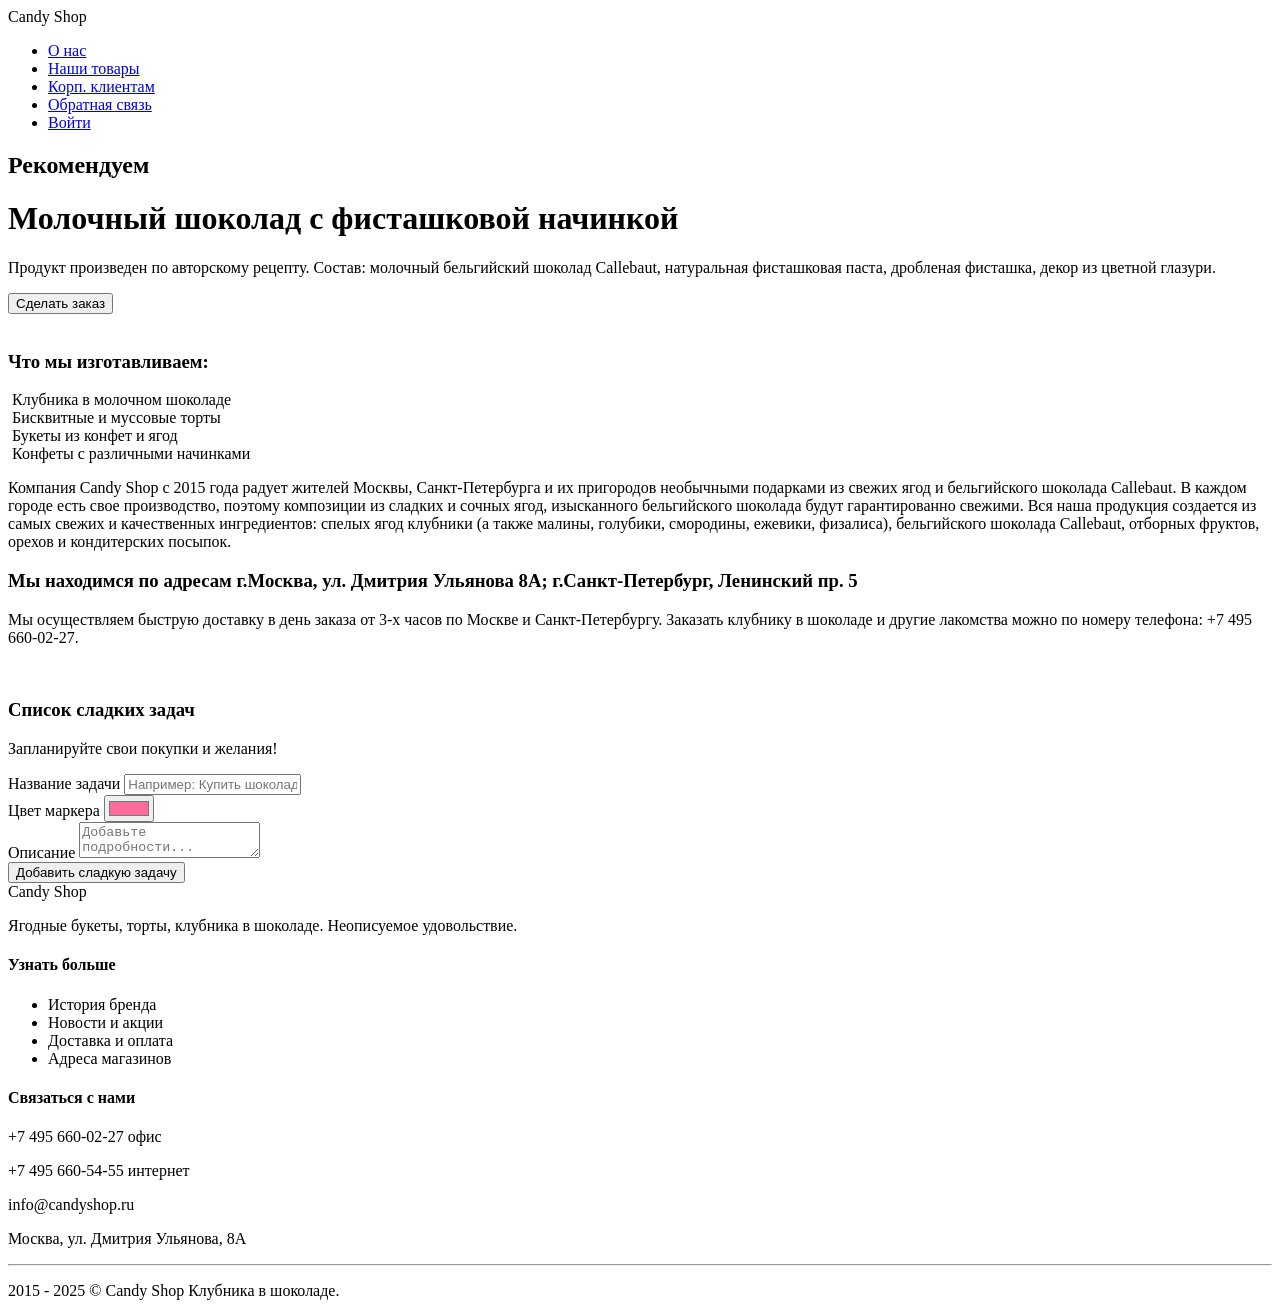
==== index.html @ a6d3f13e "Add files via upload" ====
<!DOCTYPE html>
<html lang="en">

<head>
    <link rel="manifest" href="/manifest.json">
    <meta name="theme-color" content="#ff6b9d">
    <meta charset="UTF-8">
    <meta name="viewport" content="width=device-width, initial-scale=1.0">
    <title>Candy Shop</title>
    <link rel="stylesheet" href="css/main.css">
</head>

<body>
    <div class="wrapper">
        <header class="container">
            <span class="logo">Candy Shop</span>
            <nav>
                <ul>
                    <li class="active"><a href="index.html">О нас</a></li>
                    <li><a href="tovar.html">Наши товары</a></li>
                    <li><a href="korz.html">Корп. клиентам</a></li>
                    <li><a href="otzv.php">Обратная связь</a></li>
                    <li class="btn"><a href="vhod.php">Войти</a></li>
                </ul>
            </nav>
        </header>

        <div class="hero container">
            <div class="hero--info">
                <h2>Рекомендуем</h2>
                <h1>Молочный шоколад с фисташковой начинкой</h1>
                <p>Продукт произведен по авторскому рецепту. Состав: молочный бельгийский шоколад Callebaut, натуральная
                    фисташковая паста, дробленая фисташка, декор из цветной глазури.</p>
                <button class="btn">Сделать заказ</button>
            </div>
            <img src="img/choco.jpg" alt="">
        </div>

        <div class="container trending">
            <h3>Что мы изготавливаем:</h3>

            <div class="products">
                <div class="block">
                    <img src="img/strawb.png" alt="">
                    <span>Клубника в молочном шоколаде</span>
                </div>
                <div class="block">
                    <img src="img/cake.png" alt="">
                    <span>Бисквитные и муссовые торты</span>
                </div>
                <div class="block">
                    <img src="img/byket.png" alt="">
                    <span>Букеты из конфет и ягод</span>
                </div>
                <div class="block">
                    <img src="img/sweets.png" alt="">
                    <span>Конфеты с различными начинками</span>
                </div>
            </div>
        </div>

        <div class="container big-text">
            <p>Компания Candy Shop с 2015 года радует жителей Москвы, Санкт-Петербурга и их пригородов необычными
                подарками из свежих ягод и бельгийского шоколада Callebaut.

                В каждом городе есть свое производство, поэтому композиции из сладких и сочных ягод, изысканного
                бельгийского шоколада будут гарантированно свежими.

                Вся наша продукция создается из самых свежих и качественных ингредиентов: спелых ягод клубники (а также
                малины, голубики, смородины, ежевики, физалиса), бельгийского шоколада Callebaut, отборных фруктов,
                орехов и кондитерских посыпок. </p>
        </div>

        <div class="container banner">
            <h3>Мы находимся по адресам г.Москва, ул. Дмитрия Ульянова 8А; г.Санкт-Петербург, Ленинский пр. 5</h3>
            <p>Мы осуществляем быструю доставку в день заказа от 3-х часов по Москве и Санкт-Петербургу. Заказать
                клубнику в шоколаде и другие лакомства можно по номеру телефона: +7 495 660-02-27.</p>
            <img src="img/home.png" alt="">
        </div>

        <div class="container todo-section">
            <h3>Список сладких задач</h3>
            <p>Запланируйте свои покупки и желания!</p>

            <form name="toDoForm" class="todo-form">
                <div class="form-group">
                    <label>Название задачи</label>
                    <input type="text" name="title" placeholder="Например: Купить шоколадные конфеты">
                </div>
                <div class="form-group">
                    <label>Цвет маркера</label>
                    <input type="color" name="color" value="#FF6B9D">
                </div>
                <div class="form-group">
                    <label>Описание</label>
                    <textarea name="description" placeholder="Добавьте подробности..."></textarea>
                </div>
                <button type="button" class="btn" onclick="addToDo()">Добавить сладкую задачу</button>
            </form>

            <div id="toDoContainer" class="todo-container"></div>
        </div>

    </div>

    <footer>
        <div class="blocks container">
            <div>
                <span class="logo">Candy Shop</span>
                <p>Ягодные букеты, торты, клубника в шоколаде. Неописуемое удовольствие.</p>
            </div>
            <div>
                <h4>Узнать больше</h4>
                <ul>
                    <li>История бренда</li>
                    <li>Новости и акции</li>
                    <li>Доставка и оплата</li>
                    <li>Адреса магазинов</li>
                </ul>
            </div>
            <div>
                <h4>Связаться с нами</h4>
                <p>+7 495 660-02-27 офис</p>
                <p>+7 495 660-54-55 интернет</p>
                <p>info@candyshop.ru</p>
                <p>Москва, ул. Дмитрия Ульянова, 8А</p>
            </div>
        </div>
        <hr>
        <p>2015 - 2025 © Candy Shop Клубника в шоколаде.</p>
    </footer>

    <script>
        const todoList = [];
        const baseTodoId = 'todoitem';

        function deleteElement(id) {
            const index = todoList.findIndex(item => item.id === id);
            todoList.splice(index, 1);
            document.getElementById(baseTodoId + id).remove();
        }

        function addToDo() {
            const form = document.forms.toDoForm;
            const newTodo = {
                id: createNewId(),
                title: form.elements.title.value,
                color: form.elements.color.value,
                description: form.elements.description.value
            }
            todoList.push(newTodo);
            addToDoToHtml(newTodo);
            form.reset();
        }

        function createNewId() {
            return todoList.length === 0 ? 1 : Math.max(...todoList.map(todo => todo.id)) + 1;
        }

        function addToDoToHtml(newToDo) {
            const div = document.createElement('div');
            div.id = baseTodoId + newToDo.id;
            div.className = 'todo-item';

            div.innerHTML = `
        <div class="todo-card">
            <div class="todo-header" style="background-color: ${newToDo.color}"></div>
            <div class="todo-body">
                <h5>${newToDo.title}</h5>
                <p>${newToDo.description}</p>
                <button type="button" class="todo-delete" onclick="deleteElement(${newToDo.id})">
                    Удалить
                </button>
            </div>
        </div>
    `;

            document.getElementById('toDoContainer').append(div);
        }
    </script>
    <script>
        if ('serviceWorker' in navigator) {
            window.addEventListener('load', () => {
                navigator.serviceWorker.register('/sw.js')
                    .then(registration => {
                        console.log('ServiceWorker registration successful');
                    })
                    .catch(err => {
                        console.log('ServiceWorker registration failed: ', err);
                    });
            });
        }
    </script>
</body>

</html>
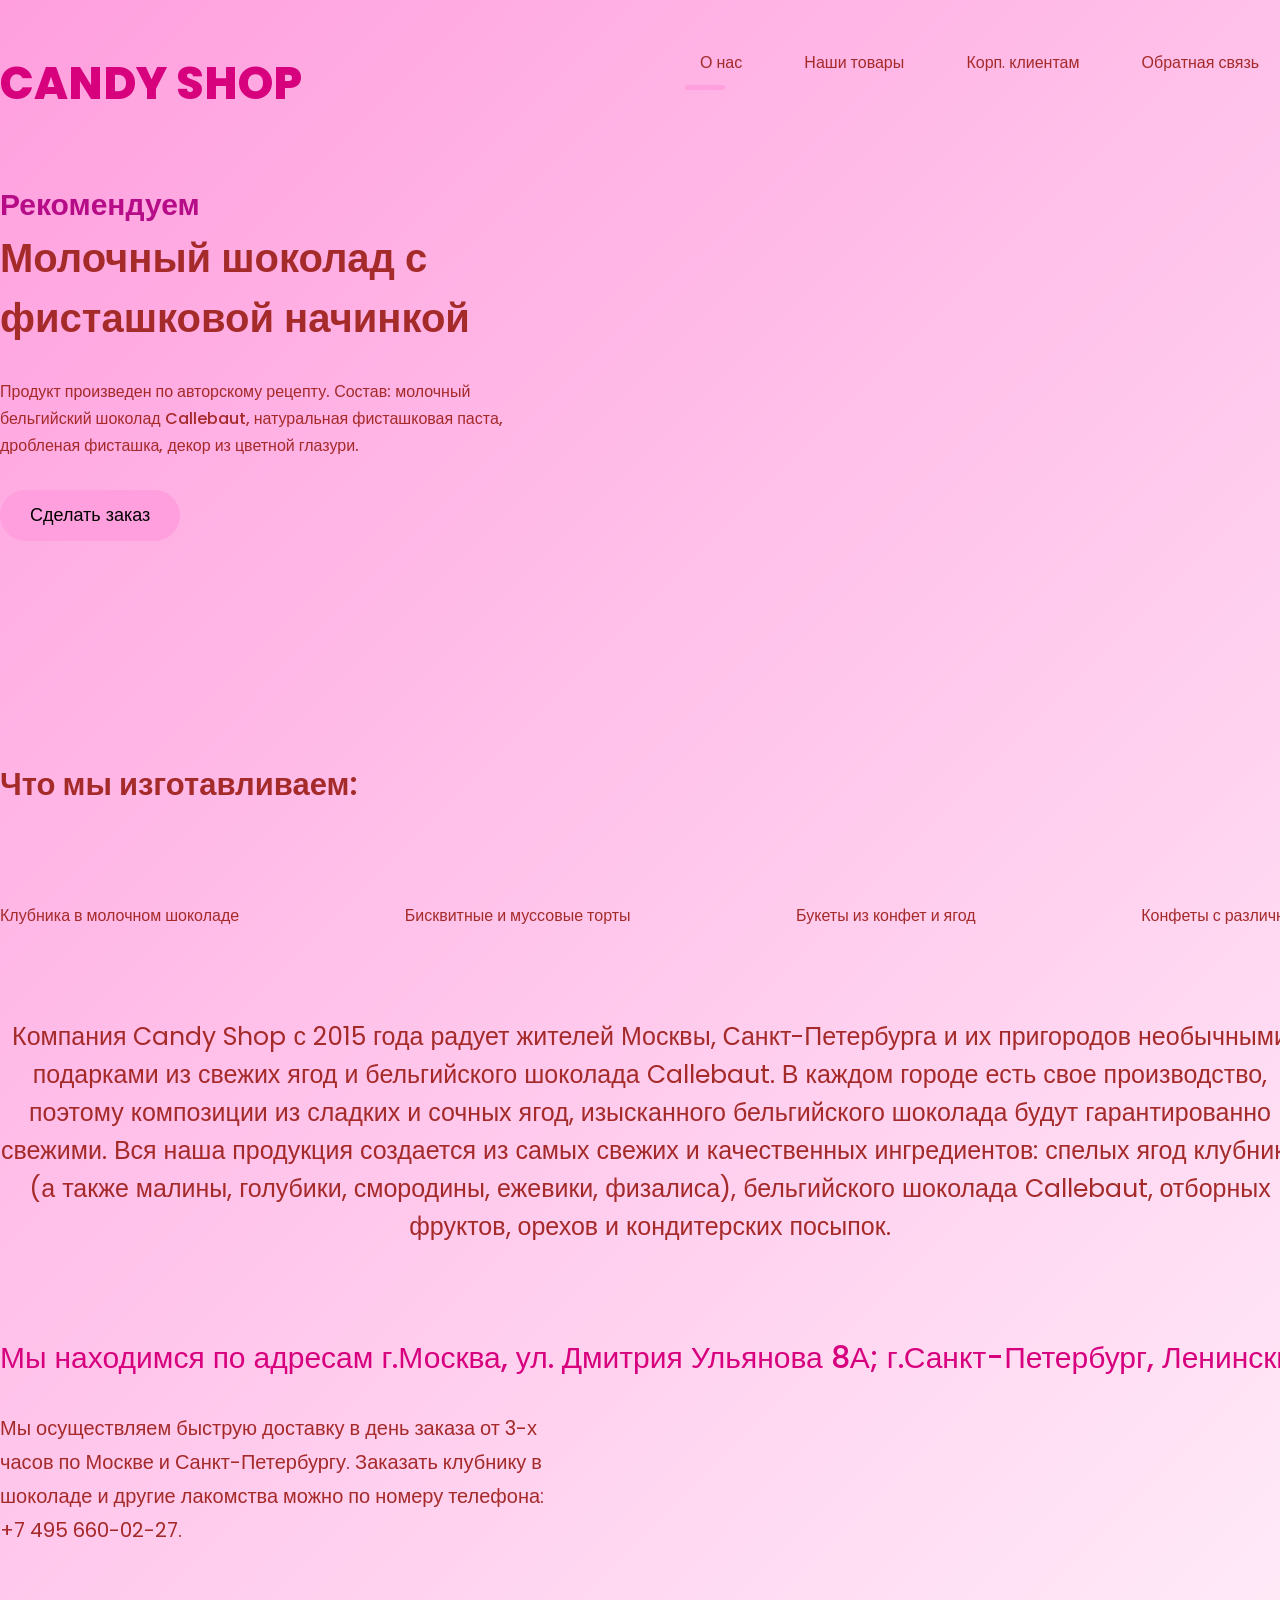
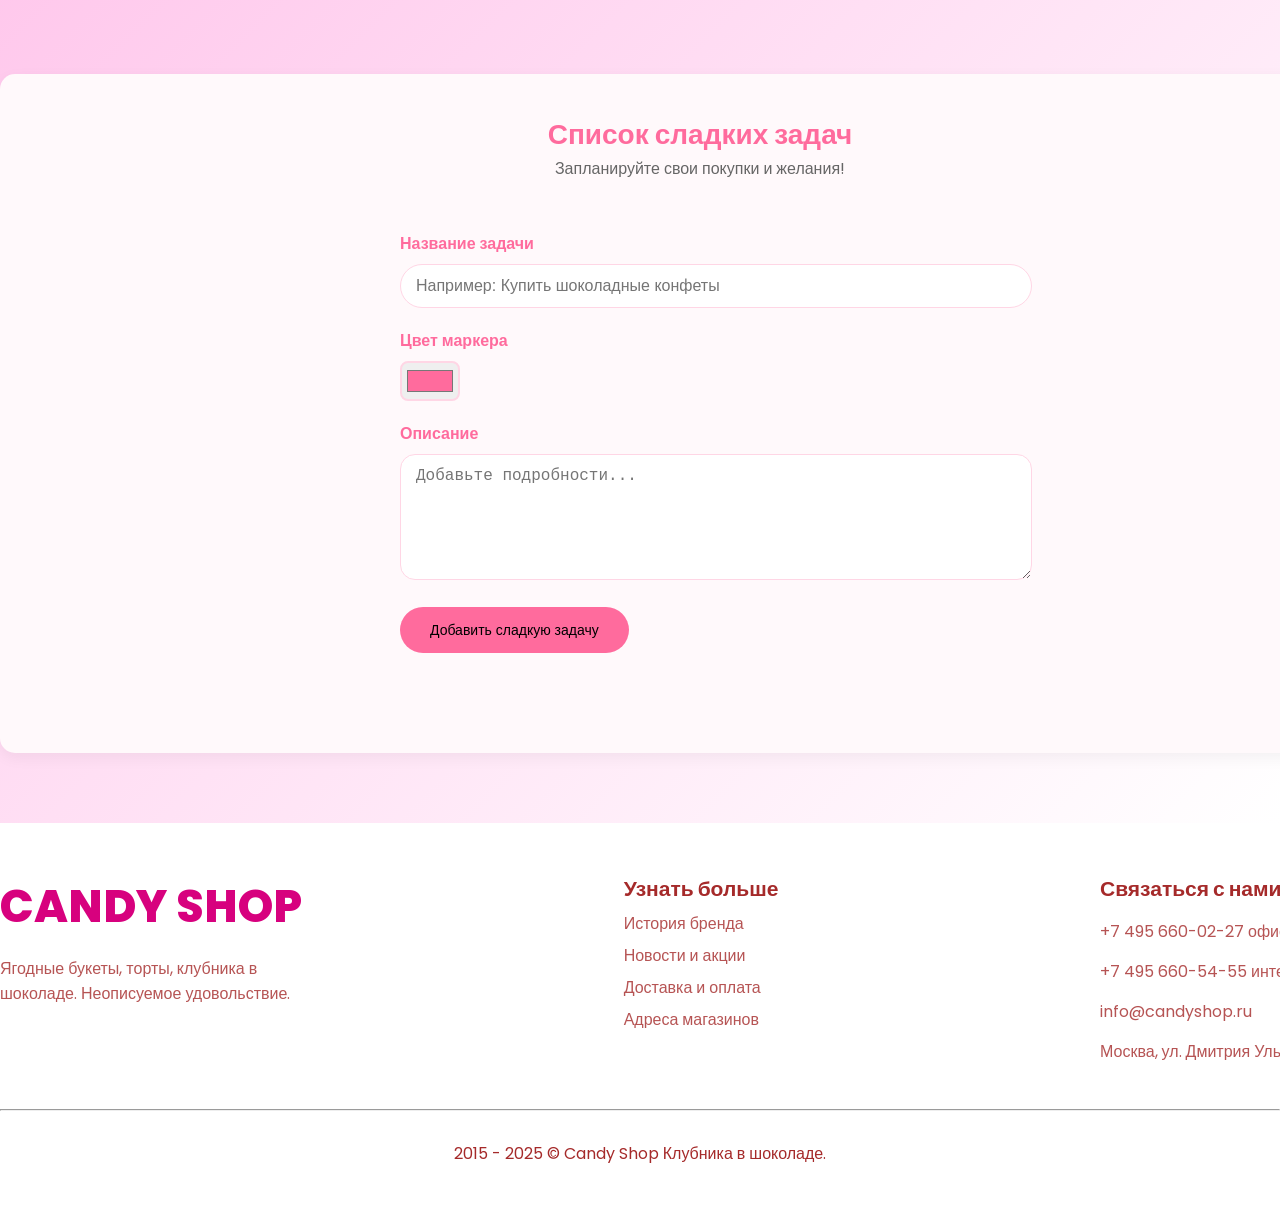
==== commit 2223f623: "Update index.html" ====
--- a/index.html
+++ b/index.html
@@ -2,12 +2,13 @@
 <html lang="en">
 
 <head>
-    <link rel="manifest" href="/manifest.json">
-    <meta name="theme-color" content="#ff6b9d">
     <meta charset="UTF-8">
     <meta name="viewport" content="width=device-width, initial-scale=1.0">
     <title>Candy Shop</title>
-    <link rel="stylesheet" href="css/main.css">
+    <link rel="stylesheet" href="./main.css">
+    <link rel="manifest" href="./manifest.json">
+    <link href="https://fonts.googleapis.com/css2?family=Montserrat:wght@400;700&family=Roboto:wght@300;400;700&display=swap" rel="stylesheet">
+    <meta name="theme-color" content="#ff6b9d">
 </head>
 
 <body>
@@ -193,4 +194,4 @@
     </script>
 </body>
 
-</html>+</html>
--- a/main.css
+++ b/main.css
@@ -0,0 +1,715 @@
+@import url('https://fonts.googleapis.com/css2?family=Poppins:wght@400;500;700;800&display=swap');
+
+* {
+    margin: 0;
+    padding: 0;
+}
+
+body {
+    font-family: "Poppins", sans-serif;
+    font-weight: 400;
+    color: brown;
+    font-size: 16px;
+}
+
+a {
+    text-decoration: none;
+}
+
+.wrapper {
+    background: #FF9FDE;
+    background: linear-gradient(135deg, #FF9FDE, #FFFFFF);
+    width: 100%;
+    padding-bottom: 60px;
+}
+
+.container {
+    width: 1400px;
+    margin: 0 auto;
+}
+
+header {
+    padding: 50px 0;
+}
+
+header .logo,
+footer .blocks .logo {
+    text-transform: uppercase;
+    font-size: 45px;
+    font-weight: 800;
+    color: #d7017e;
+}
+
+header nav {
+    float: right;
+    width: 50%;
+}
+
+header nav ul {
+    /* шапка, слова вверху */
+    list-style: none;
+    display: flex;
+    justify-content: space-between;
+}
+
+header nav ul li {
+    display: inline-block;
+}
+
+header nav ul li a {
+    /* цвет ссылок */
+    color: brown;
+}
+
+header nav ul li.active::after {
+    /*палочка внизу слов о нас*/
+    content: '';
+    display: block;
+    width: 40px;
+    height: 5px;
+    background: #FF9FDE;
+    border-radius: 10px;
+    position: relative;
+    top: 10px;
+    left: -15px;
+}
+
+header nav ul li:not(.btn):not(.active) a:hover {
+    /* эффект при наведении */
+    border-bottom: 5px solid #FF9FDE;
+}
+
+header nav ul li.btn a,
+.email .block button {
+    /* обработка кнопки войти */
+    background: #FFFFFF;
+    padding: 9px 17px;
+    border-radius: 5px;
+    transition: all 500ms ease;
+
+}
+
+header nav ul li.btn a:hover,
+.email .block button:hover {
+    /* эффект при наведении на войти*/
+    background: #FF9FDE;
+}
+
+.hero {
+    padding-bottom: 100px;
+    position: relative;
+}
+
+.hero--info {
+    /*секция с текстом*/
+    width: 530px;
+    padding-top: 15px;
+}
+
+.hero--info h2 {
+    color: rgb(182, 12, 136);
+    font-size: 30px;
+    font-weight: 600;
+}
+
+.hero--info h1 {
+    font-size: 40px;
+    font-weight: 600;
+}
+
+.hero--info p {
+    font-weight: 500;
+    line-height: 170%;
+    margin: 30px 0;
+}
+
+.hero--info .btn {
+    background: #FF9FDE;
+    border-radius: 50px;
+    padding: 15px 30px;
+    border: 0;
+    transition: all 500ms ease;
+    font-size: 18px;
+}
+
+.hero--info .btn:hover {
+    cursor: pointer;
+    transform: scale(1.1);
+}
+
+.hero img {
+    /*расположение изображения*/
+    position: absolute;
+    top: -10px;
+    right: 0;
+    max-width: 45%;
+}
+
+/*Секция что мы изготавливаем*/
+.trending {
+    padding-top: 120px;
+}
+
+.trending h3 {
+    font-weight: 600;
+    font-size: 31px;
+}
+
+.trending .products {
+    display: flex;
+    justify-content: space-between;
+    width: 100%;
+    padding: 50px 0;
+}
+
+.products img {
+    max-width: 80%;
+    padding: 0 37px;
+}
+
+.trending .products span {
+    display: block;
+    text-align: center;
+    margin-top: 20px;
+}
+
+.big-text {
+    padding: 40px 0;
+    font-size: 25px;
+    font-weight: 400;
+    text-align: center;
+    width: 1300px;
+}
+
+.banner {
+    padding: 50px 0;
+
+}
+
+.banner h3 {
+    font-size: 30px;
+    font-weight: 500;
+    margin-bottom: 30px;
+    color: #d7017e;
+}
+
+.banner p {
+    line-height: 170%;
+    margin-bottom: 30px;
+    width: 550px;
+    font-size: 20px;
+}
+
+.banner img {
+    width: 70%;
+    margin-bottom: 30px;
+}
+
+/*электронная почта*/
+.email {
+    padding-bottom: 120px;
+    /*отступ снизу*/
+}
+
+.email .block {
+    margin-top: 40px;
+    background: #FF9FDE;
+    border-radius: 10px;
+    padding: 40px 3%;
+    width: 94%;
+    justify-content: space-between;
+    align-items: center;
+    display: flex;
+
+}
+
+.email .block h4 {
+    font-size: 30px;
+    font-weight: 500;
+}
+
+.email .block p {
+    width: 600px;
+}
+
+
+/* Стиль для кнопки отправки в форме email */
+.email .block input[type="submit"] {
+    background-color: #FF6B9D;
+    color: white;
+    border: none;
+    padding: 15px 30px;
+    border-radius: 30px;
+    font-size: 16px;
+    font-weight: 600;
+    cursor: pointer;
+    transition: all 0.3s ease;
+    box-shadow: 0 4px 8px rgba(255, 107, 157, 0.3);
+    text-transform: uppercase;
+    letter-spacing: 1px;
+    margin-top: 15px;
+    width: auto;
+    position: relative;
+    right: -30px;
+    z-index: 2;
+    display: block;
+    margin-left: auto;
+    margin-right: auto;
+
+}
+
+/* Стиль при наведении */
+.email .block input[type="submit"]:hover {
+    background-color: #E0558B;
+    transform: translateY(-2px);
+    box-shadow: 0 6px 12px rgba(255, 107, 157, 0.4);
+}
+
+/* Стиль при нажатии */
+.email .block input[type="submit"]:active {
+    transform: translateY(0);
+    box-shadow: 0 2px 4px rgba(255, 107, 157, 0.3);
+}
+
+/* Стиль для параграфа, содержащего кнопку */
+.email .block p {
+    text-align: center;
+    margin-top: 20px;
+}
+
+/* Обновленные стили для поля ввода email */
+.email .block input[type="email"] {
+    background: #FFFFFF;
+    outline: none;
+    border: 0.6px solid brown;
+    border-radius: 30px;
+    width: 100%;
+    max-width: 500px;
+    font-family: 'Poppins', sans-serif;
+    font-weight: 400;
+    padding: 15px 15px;
+    margin: 0 auto;
+    display: block;
+    transition: all 0.3s ease;
+    position: relative;
+    right: -30px;
+}
+
+.email .block input[type="email"]:focus {
+    border-color: #FF6B9D;
+    box-shadow: 0 0 0 3px rgba(255, 107, 157, 0.2);
+}
+
+/* Стили для блока формы */
+.email .block {
+    background-color: #FFF9FB;
+    padding: 40px 10px;
+    border-radius: 15px;
+    box-shadow: 0 5px 15px rgba(0, 0, 0, 0.05);
+    max-width: 600px;
+    margin: 0 auto;
+    text-align: center;
+    position: relative;
+    right: 300px;
+    top: 53px;
+    border: 0.6px solid brown;
+}
+
+/*Footer*/
+footer {
+    background: #FFFFFF;
+    padding: 50px 0;
+
+}
+
+footer .blocks {
+    display: flex;
+    justify-content: space-between;
+}
+
+footer .blocks p {
+    width: 300px;
+    margin: 15px 0;
+    opacity: 0.8;
+}
+
+footer .blocks h4 {
+    font-weight: 700;
+    font-size: 21px;
+
+}
+
+footer .blocks ul {
+    list-style: none;
+}
+
+footer .blocks ul li {
+    margin-top: 7px;
+    opacity: 0.8;
+}
+
+footer hr {
+    margin: 30px 0;
+}
+
+footer>p {
+    text-align: center;
+}
+
+.page-korz .wrapper {
+    min-height: calc(100vh - 160px);
+    /* 160px - примерная высота футера */
+    padding-bottom: 0;
+    /* Убираем отступ снизу */
+}
+
+.page-korz footer {
+    margin-top: auto;
+    /* Прижимаем футер к низу */
+}
+
+/* Дополнительно для body */
+.page-korz {
+    display: flex;
+    flex-direction: column;
+    min-height: 100vh;
+}
+
+.page-korz .wrapper {
+    flex: 1;
+}
+
+/* Стили для страниц со стандартным футером */
+.standard-footer {
+    display: flex;
+    flex-direction: column;
+    min-height: 100vh;
+}
+
+.standard-footer .wrapper {
+    flex: 1;
+    padding-bottom: 0;
+    /* Убираем отступ снизу */
+}
+
+.standard-footer footer {
+    margin-top: auto;
+}
+
+/* Убираем возможные псевдоэлементы с розовой полоской */
+.standard-footer .wrapper::after {
+    display: none;
+}
+
+/*наши товары*/
+
+.tovars .card {
+    justify-content: space-between;
+    width: 50%;
+    padding: 50px 0;
+}
+
+.card img {
+    max-width: 90%;
+    padding: 0 37px;
+    position: relative;
+    right: 35px;
+}
+
+.tovars .card span {
+    display: block;
+    margin-top: 20px;
+}
+
+.tovars .eat,
+.tovars .eat1,
+.tovars .eat2 {
+    display: flex;
+}
+
+.tovars .card p {
+    font-weight: 600;
+    font-size: 25px;
+}
+
+.tovars .card h4 {
+    font-weight: 300;
+}
+
+.tovars .card button {
+    background: #FF9FDE;
+    border-radius: 50px;
+    padding: 15px 50px;
+    border: 0;
+    transition: all 500ms ease;
+    font-size: 18px;
+    position: relative;
+    top: 25px;
+}
+
+.tovars .card button:hover {
+    cursor: pointer;
+    transform: scale(1.1);
+}
+
+/*Обратная связь*/
+.feedback {
+    padding: 70px 0;
+    background: rgb(254, 151, 211);
+}
+
+.feedback h2 {
+    text-align: center;
+    font-weight: 700;
+    font-size: 30px;
+}
+
+.feedback p {
+    text-align: center;
+    font-weight: 500;
+    font-size: 30px;
+}
+
+.feedback form {
+    margin: 80px auto;
+    width: 600px;
+}
+
+.feedback form .inline {
+    display: flex;
+    justify-content: space-between;
+}
+
+.feedback form .inline>div {
+    width: 50%;
+}
+
+.feedback form label {
+    font-size: 14px;
+}
+
+.feedback form input,
+.feedback form textarea {
+    background: rgb(250, 185, 223);
+    border-radius: 10px;
+    border: 0.6px solid brown;
+    display: block;
+    /*поля для ввода не на одной линии с лейблами*/
+    width: 90%;
+    padding: 15px 10px;
+    outline: none;
+    color: #d7017e;
+    margin-top: 7px;
+    margin-bottom: 20px;
+}
+
+.feedback form .one-line {
+    width: 95%;
+}
+
+.feedback form textarea {
+    resize: none;
+    height: 200px;
+}
+
+.feedback form input[type="submit"] {
+    background: #fff;
+    border-radius: 5px;
+    border: 0.6px solid brown;
+    float: right;
+    cursor: pointer;
+    color: brown;
+    padding: 15px 35px;
+    transition: all 500ms ease;
+    position: relative;
+    right: 37px;
+}
+
+.feedback form input[type="submit"]:hover {
+    cursor: pointer;
+    transform: scale(1.1);
+}
+
+/*Корпоративным клиентам*/
+.kl h2 {
+    text-align: center;
+    font-weight: 700;
+    font-size: 40px;
+}
+
+.kl .korp {
+    display: flex;
+    padding: 30px;
+}
+
+.kl p {
+    font-size: 20px;
+    font-weight: 400;
+}
+
+.kl p {
+    font-size: 20px;
+    font-weight: 400;
+    padding: 20px;
+}
+
+.kl img {
+    max-width: 40%;
+    padding: 0 37px;
+}
+
+.resh h2 {
+    padding: 30px 0;
+    font-weight: 550;
+    font-size: 30px;
+}
+
+.resh .slov {
+    display: flex;
+}
+
+.resh .slov p {
+    font-size: 20px;
+    font-weight: 400;
+}
+
+.iz .izob {
+    display: flex;
+    padding: 50px 0;
+}
+
+.iz .izob .q1 img,
+.iz .izob .q2 img,
+.iz .izob .q3 img,
+.iz .izob .q4 img {
+    max-width: 90%;
+    padding: 0 37px;
+    position: relative;
+    right: 35px;
+}
+
+/* Стили для раздела To-Do */
+.todo-section {
+    padding: 40px 0;
+    background-color: #FFF9FB;
+    border-radius: 15px;
+    margin: 10px auto;
+    box-shadow: 0 5px 15px rgba(0, 0, 0, 0.05);
+}
+
+.todo-section h3 {
+    color: #FF6B9D;
+    font-size: 28px;
+    text-align: center;
+}
+
+.todo-section p {
+    text-align: center;
+    margin-bottom: 30px;
+    color: #666;
+}
+
+.todo-form {
+    max-width: 600px;
+    margin: 0 auto;
+    padding: 20px;
+}
+
+.todo-form .form-group {
+    margin-bottom: 20px;
+}
+
+.todo-form label {
+    display: block;
+    margin-bottom: 8px;
+    color: #FF6B9D;
+    font-weight: 600;
+}
+
+.todo-form input[type="text"],
+.todo-form textarea {
+    width: 100%;
+    padding: 12px 15px;
+    border: 1px solid #FFD6E5;
+    border-radius: 30px;
+    font-size: 16px;
+}
+
+.todo-form textarea {
+    min-height: 100px;
+    border-radius: 15px;
+    resize: vertical;
+}
+
+.todo-form input[type="color"] {
+    width: 60px;
+    height: 40px;
+    padding: 3px;
+    border: 2px solid #FFD6E5;
+    border-radius: 8px;
+}
+
+/* Стили для карточек задач */
+.todo-container {
+    display: grid;
+    grid-template-columns: repeat(auto-fill, minmax(300px, 1fr));
+    gap: 20px;
+    padding: 20px;
+}
+
+.todo-item {
+    transition: transform 0.3s ease;
+}
+
+.todo-item:hover {
+    transform: translateY(-5px);
+}
+
+.todo-card {
+    background: white;
+    border-radius: 15px;
+    overflow: hidden;
+    box-shadow: 0 4px 8px rgba(0, 0, 0, 0.1);
+}
+
+.todo-header {
+    height: 10px;
+}
+
+.todo-body {
+    padding: 20px;
+}
+
+.todo-body h5 {
+    color: #FF6B9D;
+    margin-bottom: 10px;
+    font-size: 18px;
+}
+
+.todo-body p {
+    color: #666;
+    margin-bottom: 15px;
+    text-align: left;
+}
+
+.todo-delete {
+    background: none;
+    border: none;
+    color: #FF6B9D;
+    cursor: pointer;
+    font-weight: 600;
+    padding: 5px 0;
+}
+
+.todo-delete:hover {
+    text-decoration: underline;
+}
+
+.todo-form button {
+    background: #FF6B9D;
+    border-radius: 50px;
+    padding: 15px 30px;
+    border: 0;
+    transition: all 500ms ease;
+    font-size: 14px;
+}
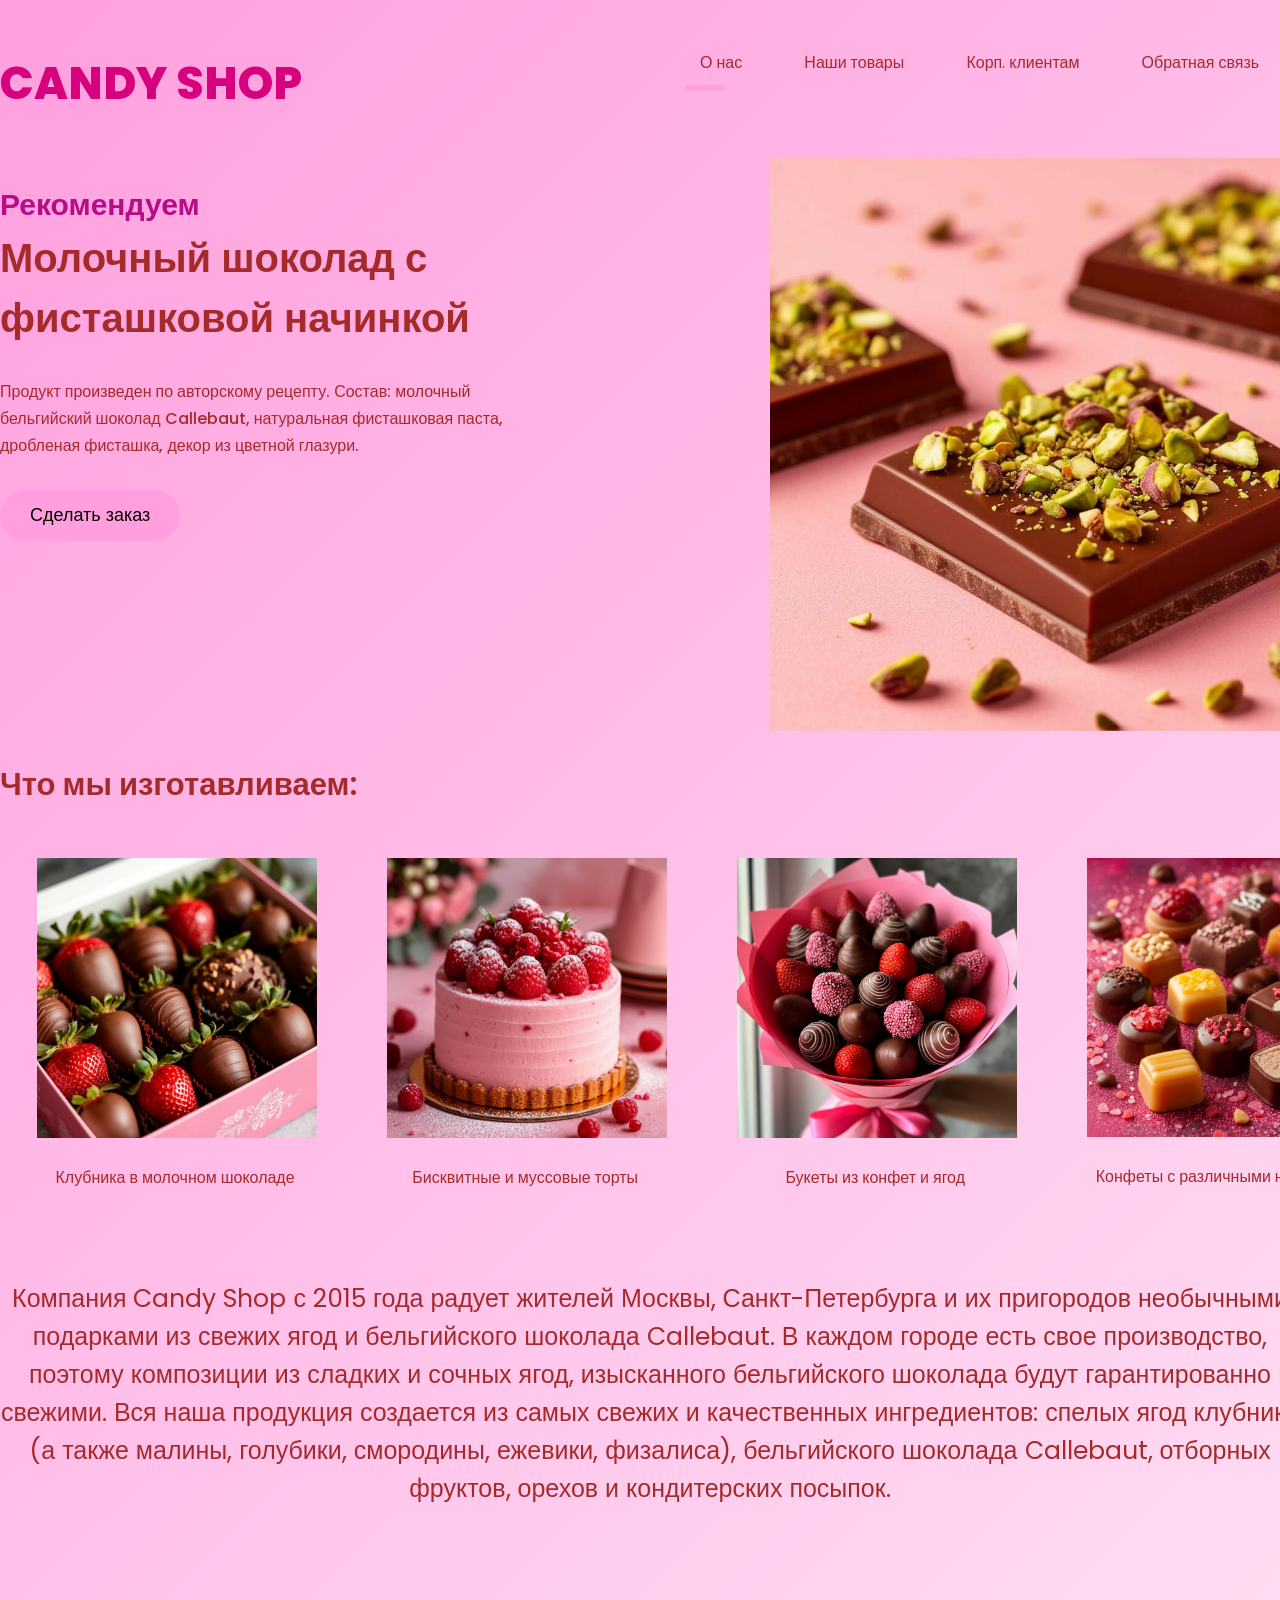
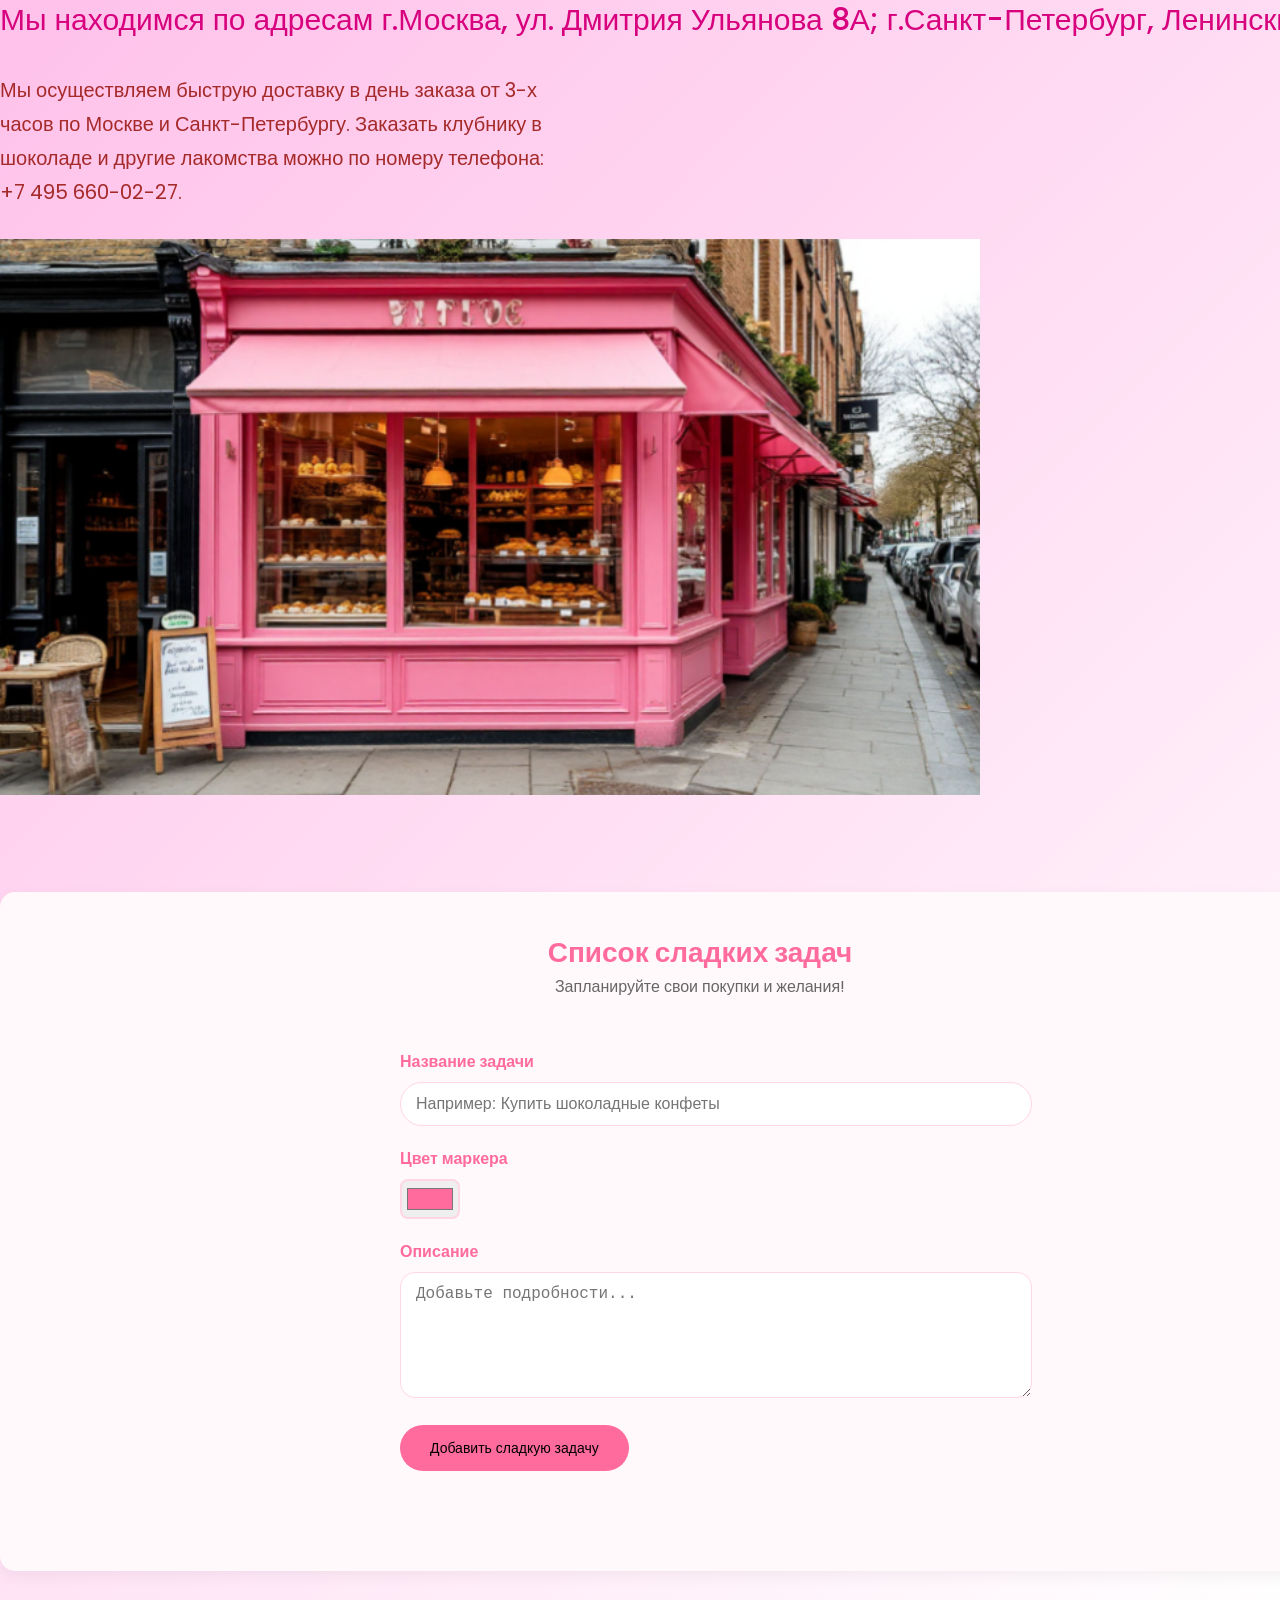
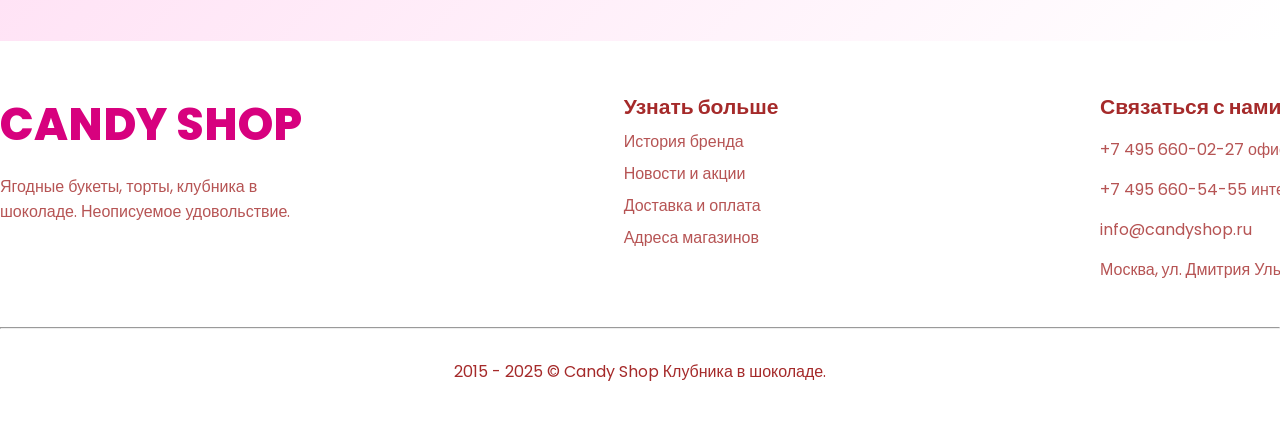
==== commit e1678309: "Update index.html" ====
--- a/index.html
+++ b/index.html
@@ -5,8 +5,8 @@
     <meta charset="UTF-8">
     <meta name="viewport" content="width=device-width, initial-scale=1.0">
     <title>Candy Shop</title>
-    <link rel="stylesheet" href="./main.css">
-    <link rel="manifest" href="./manifest.json">
+    <link rel="stylesheet" href="main.css">
+    <link rel="manifest" href="manifest.json">
     <link href="https://fonts.googleapis.com/css2?family=Montserrat:wght@400;700&family=Roboto:wght@300;400;700&display=swap" rel="stylesheet">
     <meta name="theme-color" content="#ff6b9d">
 </head>
@@ -34,7 +34,7 @@
                     фисташковая паста, дробленая фисташка, декор из цветной глазури.</p>
                 <button class="btn">Сделать заказ</button>
             </div>
-            <img src="img/choco.jpg" alt="">
+            <img src="choco.jpg" alt="">
         </div>
 
         <div class="container trending">
@@ -42,19 +42,19 @@
 
             <div class="products">
                 <div class="block">
-                    <img src="img/strawb.png" alt="">
+                    <img src="strawb.png" alt="">
                     <span>Клубника в молочном шоколаде</span>
                 </div>
                 <div class="block">
-                    <img src="img/cake.png" alt="">
+                    <img src="cake.png" alt="">
                     <span>Бисквитные и муссовые торты</span>
                 </div>
                 <div class="block">
-                    <img src="img/byket.png" alt="">
+                    <img src="byket.png" alt="">
                     <span>Букеты из конфет и ягод</span>
                 </div>
                 <div class="block">
-                    <img src="img/sweets.png" alt="">
+                    <img src="sweets.png" alt="">
                     <span>Конфеты с различными начинками</span>
                 </div>
             </div>
@@ -76,7 +76,7 @@
             <h3>Мы находимся по адресам г.Москва, ул. Дмитрия Ульянова 8А; г.Санкт-Петербург, Ленинский пр. 5</h3>
             <p>Мы осуществляем быструю доставку в день заказа от 3-х часов по Москве и Санкт-Петербургу. Заказать
                 клубнику в шоколаде и другие лакомства можно по номеру телефона: +7 495 660-02-27.</p>
-            <img src="img/home.png" alt="">
+            <img src="home.png" alt="">
         </div>
 
         <div class="container todo-section">
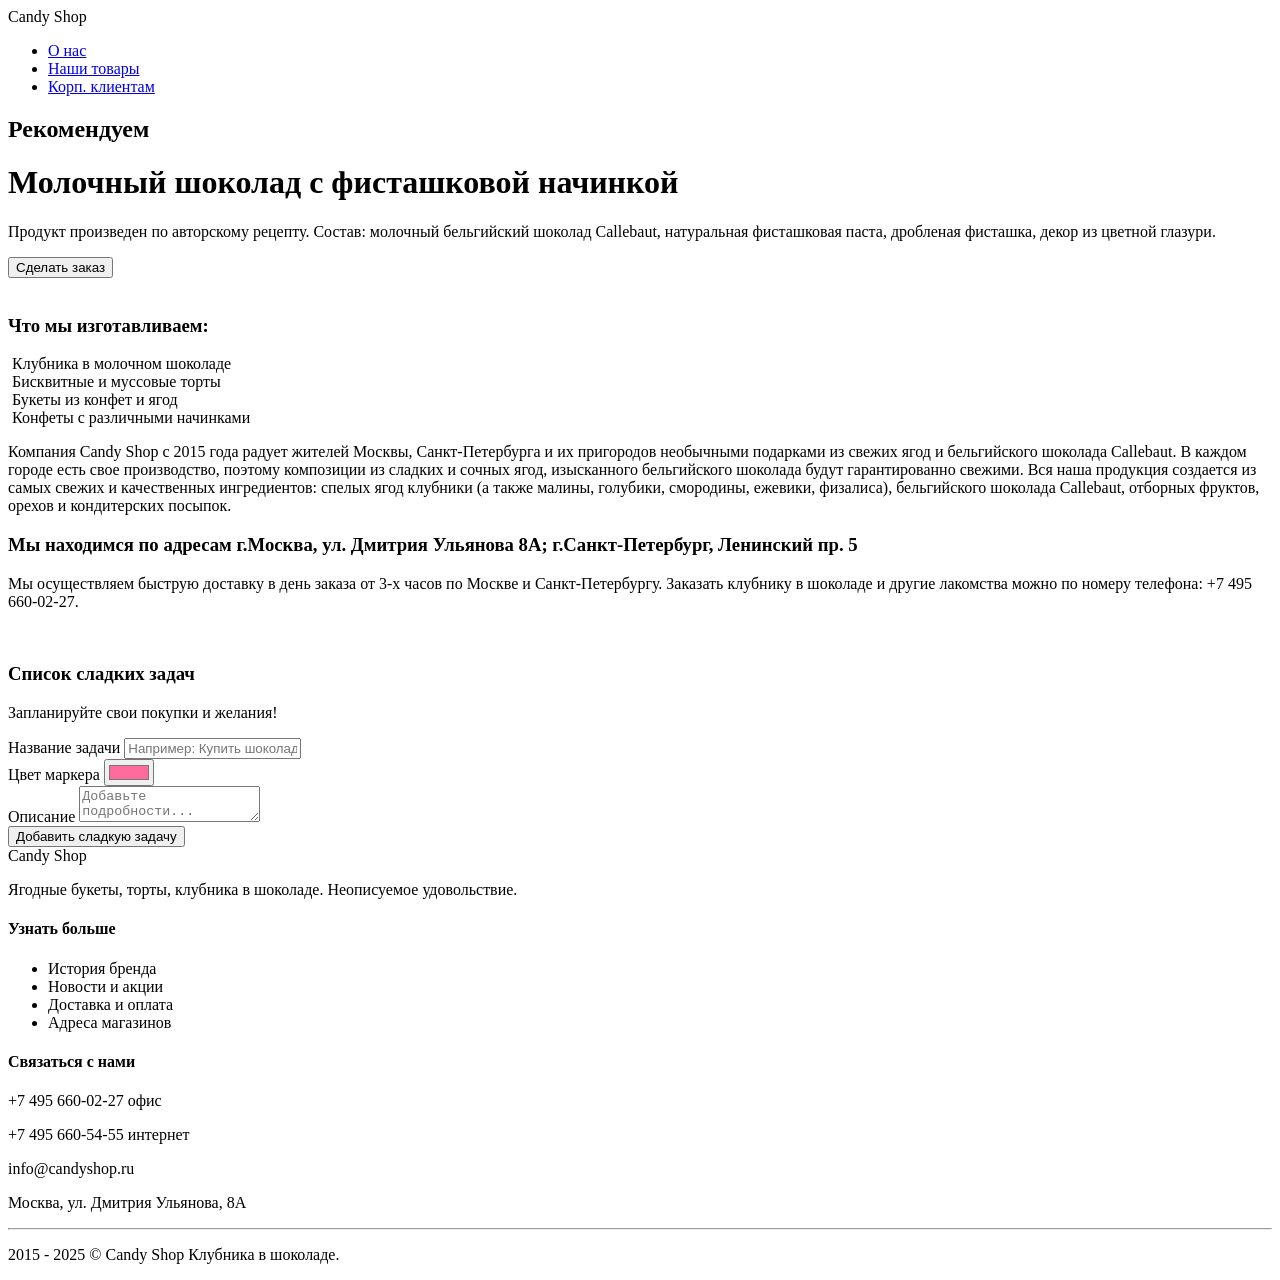
==== commit eca90f57: "Add files via upload" ====
--- a/index.html
+++ b/index.html
@@ -2,13 +2,12 @@
 <html lang="en">
 
 <head>
+    <link rel="manifest" href="/manifest.json">
+    <meta name="theme-color" content="#ff6b9d">
     <meta charset="UTF-8">
     <meta name="viewport" content="width=device-width, initial-scale=1.0">
     <title>Candy Shop</title>
-    <link rel="stylesheet" href="main.css">
-    <link rel="manifest" href="manifest.json">
-    <link href="https://fonts.googleapis.com/css2?family=Montserrat:wght@400;700&family=Roboto:wght@300;400;700&display=swap" rel="stylesheet">
-    <meta name="theme-color" content="#ff6b9d">
+    <link rel="stylesheet" href="css/main.css">
 </head>
 
 <body>
@@ -20,8 +19,7 @@
                     <li class="active"><a href="index.html">О нас</a></li>
                     <li><a href="tovar.html">Наши товары</a></li>
                     <li><a href="korz.html">Корп. клиентам</a></li>
-                    <li><a href="otzv.php">Обратная связь</a></li>
-                    <li class="btn"><a href="vhod.php">Войти</a></li>
+
                 </ul>
             </nav>
         </header>
@@ -34,7 +32,7 @@
                     фисташковая паста, дробленая фисташка, декор из цветной глазури.</p>
                 <button class="btn">Сделать заказ</button>
             </div>
-            <img src="choco.jpg" alt="">
+            <img src="img/choco.jpg" alt="">
         </div>
 
         <div class="container trending">
@@ -42,19 +40,19 @@
 
             <div class="products">
                 <div class="block">
-                    <img src="strawb.png" alt="">
+                    <img src="img/strawb.png" alt="">
                     <span>Клубника в молочном шоколаде</span>
                 </div>
                 <div class="block">
-                    <img src="cake.png" alt="">
+                    <img src="img/cake.png" alt="">
                     <span>Бисквитные и муссовые торты</span>
                 </div>
                 <div class="block">
-                    <img src="byket.png" alt="">
+                    <img src="img/byket.png" alt="">
                     <span>Букеты из конфет и ягод</span>
                 </div>
                 <div class="block">
-                    <img src="sweets.png" alt="">
+                    <img src="img/sweets.png" alt="">
                     <span>Конфеты с различными начинками</span>
                 </div>
             </div>
@@ -76,7 +74,7 @@
             <h3>Мы находимся по адресам г.Москва, ул. Дмитрия Ульянова 8А; г.Санкт-Петербург, Ленинский пр. 5</h3>
             <p>Мы осуществляем быструю доставку в день заказа от 3-х часов по Москве и Санкт-Петербургу. Заказать
                 клубнику в шоколаде и другие лакомства можно по номеру телефона: +7 495 660-02-27.</p>
-            <img src="home.png" alt="">
+            <img src="img/home.png" alt="">
         </div>
 
         <div class="container todo-section">
@@ -194,4 +192,4 @@
     </script>
 </body>
 
-</html>
+</html>
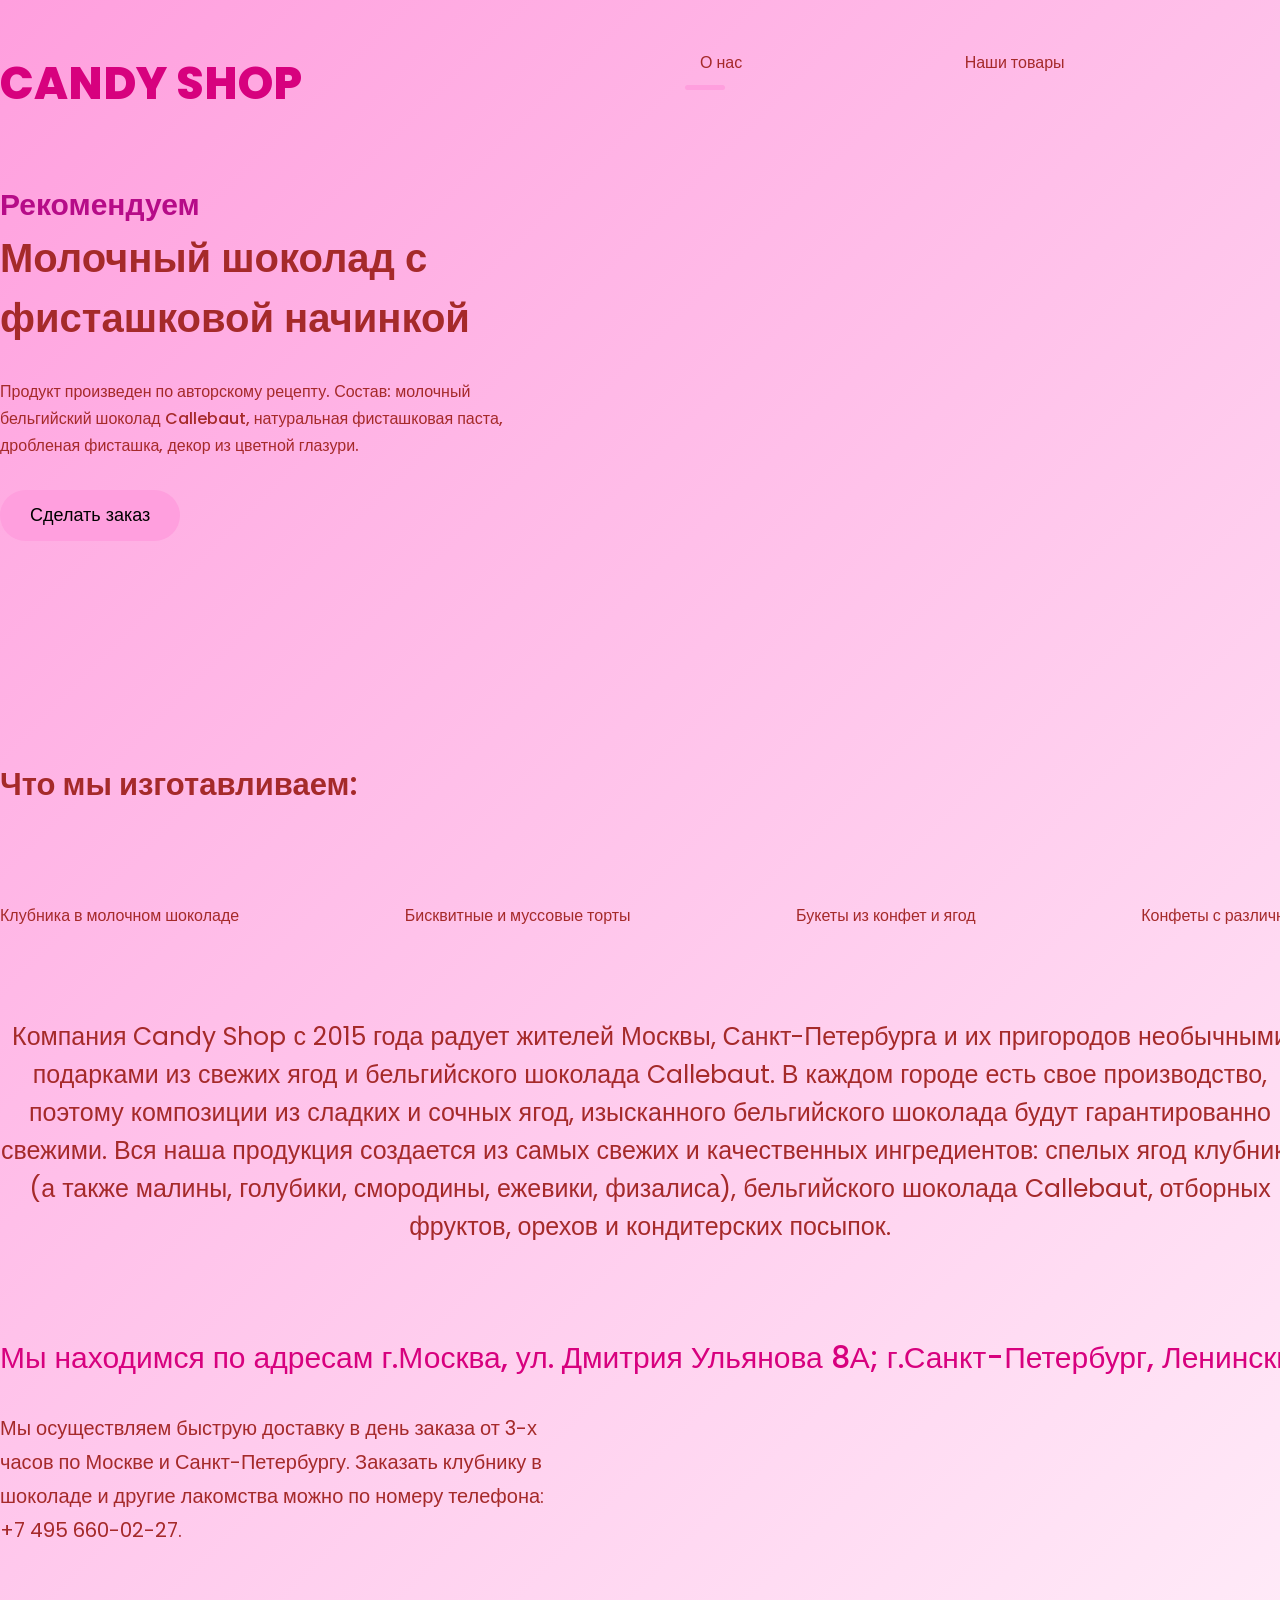
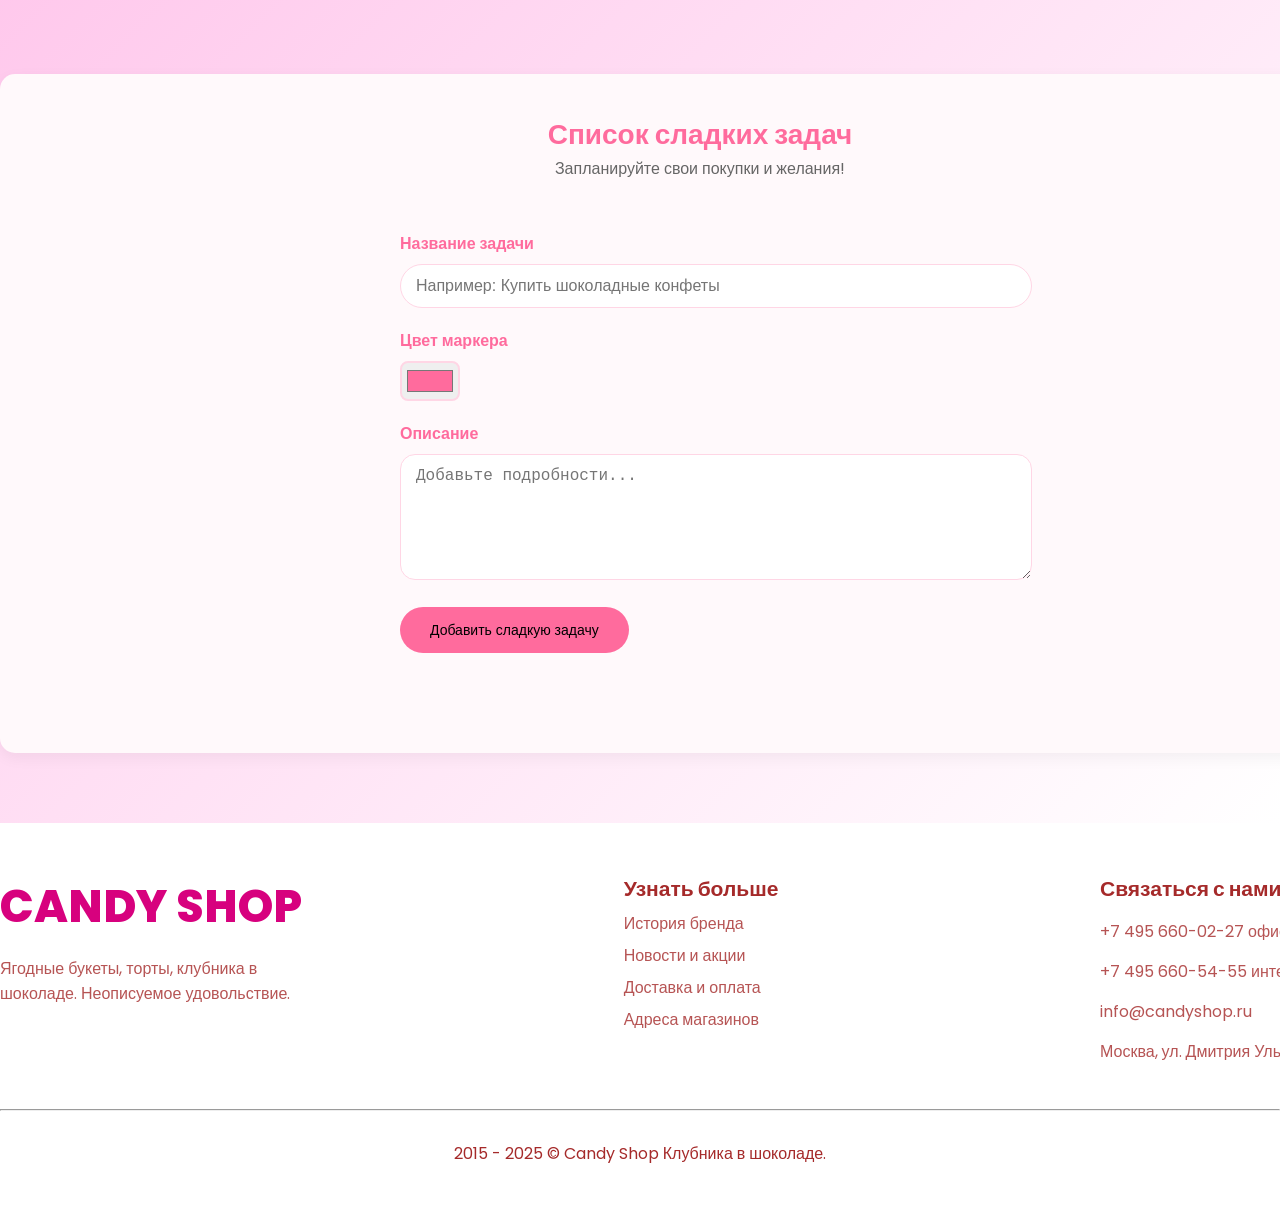
==== commit 550ca53e: "Update index.html" ====
--- a/index.html
+++ b/index.html
@@ -2,12 +2,12 @@
 <html lang="en">
 
 <head>
-    <link rel="manifest" href="/manifest.json">
-    <meta name="theme-color" content="#ff6b9d">
     <meta charset="UTF-8">
     <meta name="viewport" content="width=device-width, initial-scale=1.0">
     <title>Candy Shop</title>
-    <link rel="stylesheet" href="css/main.css">
+    <link rel="stylesheet" href="main.css">
+    <link rel="manifest" href="manifest.json">
+    <meta name="theme-color" content="#ff6b9d">
 </head>
 
 <body>
@@ -192,4 +192,4 @@
     </script>
 </body>
 
-</html>+</html>
--- a/main.css
+++ b/main.css
@@ -0,0 +1,715 @@
+@import url('https://fonts.googleapis.com/css2?family=Poppins:wght@400;500;700;800&display=swap');
+
+* {
+    margin: 0;
+    padding: 0;
+}
+
+body {
+    font-family: "Poppins", sans-serif;
+    font-weight: 400;
+    color: brown;
+    font-size: 16px;
+}
+
+a {
+    text-decoration: none;
+}
+
+.wrapper {
+    background: #FF9FDE;
+    background: linear-gradient(135deg, #FF9FDE, #FFFFFF);
+    width: 100%;
+    padding-bottom: 60px;
+}
+
+.container {
+    width: 1400px;
+    margin: 0 auto;
+}
+
+header {
+    padding: 50px 0;
+}
+
+header .logo,
+footer .blocks .logo {
+    text-transform: uppercase;
+    font-size: 45px;
+    font-weight: 800;
+    color: #d7017e;
+}
+
+header nav {
+    float: right;
+    width: 50%;
+}
+
+header nav ul {
+    /* шапка, слова вверху */
+    list-style: none;
+    display: flex;
+    justify-content: space-between;
+}
+
+header nav ul li {
+    display: inline-block;
+}
+
+header nav ul li a {
+    /* цвет ссылок */
+    color: brown;
+}
+
+header nav ul li.active::after {
+    /*палочка внизу слов о нас*/
+    content: '';
+    display: block;
+    width: 40px;
+    height: 5px;
+    background: #FF9FDE;
+    border-radius: 10px;
+    position: relative;
+    top: 10px;
+    left: -15px;
+}
+
+header nav ul li:not(.btn):not(.active) a:hover {
+    /* эффект при наведении */
+    border-bottom: 5px solid #FF9FDE;
+}
+
+header nav ul li.btn a,
+.email .block button {
+    /* обработка кнопки войти */
+    background: #FFFFFF;
+    padding: 9px 17px;
+    border-radius: 5px;
+    transition: all 500ms ease;
+
+}
+
+header nav ul li.btn a:hover,
+.email .block button:hover {
+    /* эффект при наведении на войти*/
+    background: #FF9FDE;
+}
+
+.hero {
+    padding-bottom: 100px;
+    position: relative;
+}
+
+.hero--info {
+    /*секция с текстом*/
+    width: 530px;
+    padding-top: 15px;
+}
+
+.hero--info h2 {
+    color: rgb(182, 12, 136);
+    font-size: 30px;
+    font-weight: 600;
+}
+
+.hero--info h1 {
+    font-size: 40px;
+    font-weight: 600;
+}
+
+.hero--info p {
+    font-weight: 500;
+    line-height: 170%;
+    margin: 30px 0;
+}
+
+.hero--info .btn {
+    background: #FF9FDE;
+    border-radius: 50px;
+    padding: 15px 30px;
+    border: 0;
+    transition: all 500ms ease;
+    font-size: 18px;
+}
+
+.hero--info .btn:hover {
+    cursor: pointer;
+    transform: scale(1.1);
+}
+
+.hero img {
+    /*расположение изображения*/
+    position: absolute;
+    top: -10px;
+    right: 0;
+    max-width: 45%;
+}
+
+/*Секция что мы изготавливаем*/
+.trending {
+    padding-top: 120px;
+}
+
+.trending h3 {
+    font-weight: 600;
+    font-size: 31px;
+}
+
+.trending .products {
+    display: flex;
+    justify-content: space-between;
+    width: 100%;
+    padding: 50px 0;
+}
+
+.products img {
+    max-width: 80%;
+    padding: 0 37px;
+}
+
+.trending .products span {
+    display: block;
+    text-align: center;
+    margin-top: 20px;
+}
+
+.big-text {
+    padding: 40px 0;
+    font-size: 25px;
+    font-weight: 400;
+    text-align: center;
+    width: 1300px;
+}
+
+.banner {
+    padding: 50px 0;
+
+}
+
+.banner h3 {
+    font-size: 30px;
+    font-weight: 500;
+    margin-bottom: 30px;
+    color: #d7017e;
+}
+
+.banner p {
+    line-height: 170%;
+    margin-bottom: 30px;
+    width: 550px;
+    font-size: 20px;
+}
+
+.banner img {
+    width: 70%;
+    margin-bottom: 30px;
+}
+
+/*электронная почта*/
+.email {
+    padding-bottom: 120px;
+    /*отступ снизу*/
+}
+
+.email .block {
+    margin-top: 40px;
+    background: #FF9FDE;
+    border-radius: 10px;
+    padding: 40px 3%;
+    width: 94%;
+    justify-content: space-between;
+    align-items: center;
+    display: flex;
+
+}
+
+.email .block h4 {
+    font-size: 30px;
+    font-weight: 500;
+}
+
+.email .block p {
+    width: 600px;
+}
+
+
+/* Стиль для кнопки отправки в форме email */
+.email .block input[type="submit"] {
+    background-color: #FF6B9D;
+    color: white;
+    border: none;
+    padding: 15px 30px;
+    border-radius: 30px;
+    font-size: 16px;
+    font-weight: 600;
+    cursor: pointer;
+    transition: all 0.3s ease;
+    box-shadow: 0 4px 8px rgba(255, 107, 157, 0.3);
+    text-transform: uppercase;
+    letter-spacing: 1px;
+    margin-top: 15px;
+    width: auto;
+    position: relative;
+    right: -30px;
+    z-index: 2;
+    display: block;
+    margin-left: auto;
+    margin-right: auto;
+
+}
+
+/* Стиль при наведении */
+.email .block input[type="submit"]:hover {
+    background-color: #E0558B;
+    transform: translateY(-2px);
+    box-shadow: 0 6px 12px rgba(255, 107, 157, 0.4);
+}
+
+/* Стиль при нажатии */
+.email .block input[type="submit"]:active {
+    transform: translateY(0);
+    box-shadow: 0 2px 4px rgba(255, 107, 157, 0.3);
+}
+
+/* Стиль для параграфа, содержащего кнопку */
+.email .block p {
+    text-align: center;
+    margin-top: 20px;
+}
+
+/* Обновленные стили для поля ввода email */
+.email .block input[type="email"] {
+    background: #FFFFFF;
+    outline: none;
+    border: 0.6px solid brown;
+    border-radius: 30px;
+    width: 100%;
+    max-width: 500px;
+    font-family: 'Poppins', sans-serif;
+    font-weight: 400;
+    padding: 15px 15px;
+    margin: 0 auto;
+    display: block;
+    transition: all 0.3s ease;
+    position: relative;
+    right: -30px;
+}
+
+.email .block input[type="email"]:focus {
+    border-color: #FF6B9D;
+    box-shadow: 0 0 0 3px rgba(255, 107, 157, 0.2);
+}
+
+/* Стили для блока формы */
+.email .block {
+    background-color: #FFF9FB;
+    padding: 40px 10px;
+    border-radius: 15px;
+    box-shadow: 0 5px 15px rgba(0, 0, 0, 0.05);
+    max-width: 600px;
+    margin: 0 auto;
+    text-align: center;
+    position: relative;
+    right: 300px;
+    top: 53px;
+    border: 0.6px solid brown;
+}
+
+/*Footer*/
+footer {
+    background: #FFFFFF;
+    padding: 50px 0;
+
+}
+
+footer .blocks {
+    display: flex;
+    justify-content: space-between;
+}
+
+footer .blocks p {
+    width: 300px;
+    margin: 15px 0;
+    opacity: 0.8;
+}
+
+footer .blocks h4 {
+    font-weight: 700;
+    font-size: 21px;
+
+}
+
+footer .blocks ul {
+    list-style: none;
+}
+
+footer .blocks ul li {
+    margin-top: 7px;
+    opacity: 0.8;
+}
+
+footer hr {
+    margin: 30px 0;
+}
+
+footer>p {
+    text-align: center;
+}
+
+.page-korz .wrapper {
+    min-height: calc(100vh - 160px);
+    /* 160px - примерная высота футера */
+    padding-bottom: 0;
+    /* Убираем отступ снизу */
+}
+
+.page-korz footer {
+    margin-top: auto;
+    /* Прижимаем футер к низу */
+}
+
+/* Дополнительно для body */
+.page-korz {
+    display: flex;
+    flex-direction: column;
+    min-height: 100vh;
+}
+
+.page-korz .wrapper {
+    flex: 1;
+}
+
+/* Стили для страниц со стандартным футером */
+.standard-footer {
+    display: flex;
+    flex-direction: column;
+    min-height: 100vh;
+}
+
+.standard-footer .wrapper {
+    flex: 1;
+    padding-bottom: 0;
+    /* Убираем отступ снизу */
+}
+
+.standard-footer footer {
+    margin-top: auto;
+}
+
+/* Убираем возможные псевдоэлементы с розовой полоской */
+.standard-footer .wrapper::after {
+    display: none;
+}
+
+/*наши товары*/
+
+.tovars .card {
+    justify-content: space-between;
+    width: 50%;
+    padding: 50px 0;
+}
+
+.card img {
+    max-width: 90%;
+    padding: 0 37px;
+    position: relative;
+    right: 35px;
+}
+
+.tovars .card span {
+    display: block;
+    margin-top: 20px;
+}
+
+.tovars .eat,
+.tovars .eat1,
+.tovars .eat2 {
+    display: flex;
+}
+
+.tovars .card p {
+    font-weight: 600;
+    font-size: 25px;
+}
+
+.tovars .card h4 {
+    font-weight: 300;
+}
+
+.tovars .card button {
+    background: #FF9FDE;
+    border-radius: 50px;
+    padding: 15px 50px;
+    border: 0;
+    transition: all 500ms ease;
+    font-size: 18px;
+    position: relative;
+    top: 25px;
+}
+
+.tovars .card button:hover {
+    cursor: pointer;
+    transform: scale(1.1);
+}
+
+/*Обратная связь*/
+.feedback {
+    padding: 70px 0;
+    background: rgb(254, 151, 211);
+}
+
+.feedback h2 {
+    text-align: center;
+    font-weight: 700;
+    font-size: 30px;
+}
+
+.feedback p {
+    text-align: center;
+    font-weight: 500;
+    font-size: 30px;
+}
+
+.feedback form {
+    margin: 80px auto;
+    width: 600px;
+}
+
+.feedback form .inline {
+    display: flex;
+    justify-content: space-between;
+}
+
+.feedback form .inline>div {
+    width: 50%;
+}
+
+.feedback form label {
+    font-size: 14px;
+}
+
+.feedback form input,
+.feedback form textarea {
+    background: rgb(250, 185, 223);
+    border-radius: 10px;
+    border: 0.6px solid brown;
+    display: block;
+    /*поля для ввода не на одной линии с лейблами*/
+    width: 90%;
+    padding: 15px 10px;
+    outline: none;
+    color: #d7017e;
+    margin-top: 7px;
+    margin-bottom: 20px;
+}
+
+.feedback form .one-line {
+    width: 95%;
+}
+
+.feedback form textarea {
+    resize: none;
+    height: 200px;
+}
+
+.feedback form input[type="submit"] {
+    background: #fff;
+    border-radius: 5px;
+    border: 0.6px solid brown;
+    float: right;
+    cursor: pointer;
+    color: brown;
+    padding: 15px 35px;
+    transition: all 500ms ease;
+    position: relative;
+    right: 37px;
+}
+
+.feedback form input[type="submit"]:hover {
+    cursor: pointer;
+    transform: scale(1.1);
+}
+
+/*Корпоративным клиентам*/
+.kl h2 {
+    text-align: center;
+    font-weight: 700;
+    font-size: 40px;
+}
+
+.kl .korp {
+    display: flex;
+    padding: 30px;
+}
+
+.kl p {
+    font-size: 20px;
+    font-weight: 400;
+}
+
+.kl p {
+    font-size: 20px;
+    font-weight: 400;
+    padding: 20px;
+}
+
+.kl img {
+    max-width: 40%;
+    padding: 0 37px;
+}
+
+.resh h2 {
+    padding: 30px 0;
+    font-weight: 550;
+    font-size: 30px;
+}
+
+.resh .slov {
+    display: flex;
+}
+
+.resh .slov p {
+    font-size: 20px;
+    font-weight: 400;
+}
+
+.iz .izob {
+    display: flex;
+    padding: 50px 0;
+}
+
+.iz .izob .q1 img,
+.iz .izob .q2 img,
+.iz .izob .q3 img,
+.iz .izob .q4 img {
+    max-width: 90%;
+    padding: 0 37px;
+    position: relative;
+    right: 35px;
+}
+
+/* Стили для раздела To-Do */
+.todo-section {
+    padding: 40px 0;
+    background-color: #FFF9FB;
+    border-radius: 15px;
+    margin: 10px auto;
+    box-shadow: 0 5px 15px rgba(0, 0, 0, 0.05);
+}
+
+.todo-section h3 {
+    color: #FF6B9D;
+    font-size: 28px;
+    text-align: center;
+}
+
+.todo-section p {
+    text-align: center;
+    margin-bottom: 30px;
+    color: #666;
+}
+
+.todo-form {
+    max-width: 600px;
+    margin: 0 auto;
+    padding: 20px;
+}
+
+.todo-form .form-group {
+    margin-bottom: 20px;
+}
+
+.todo-form label {
+    display: block;
+    margin-bottom: 8px;
+    color: #FF6B9D;
+    font-weight: 600;
+}
+
+.todo-form input[type="text"],
+.todo-form textarea {
+    width: 100%;
+    padding: 12px 15px;
+    border: 1px solid #FFD6E5;
+    border-radius: 30px;
+    font-size: 16px;
+}
+
+.todo-form textarea {
+    min-height: 100px;
+    border-radius: 15px;
+    resize: vertical;
+}
+
+.todo-form input[type="color"] {
+    width: 60px;
+    height: 40px;
+    padding: 3px;
+    border: 2px solid #FFD6E5;
+    border-radius: 8px;
+}
+
+/* Стили для карточек задач */
+.todo-container {
+    display: grid;
+    grid-template-columns: repeat(auto-fill, minmax(300px, 1fr));
+    gap: 20px;
+    padding: 20px;
+}
+
+.todo-item {
+    transition: transform 0.3s ease;
+}
+
+.todo-item:hover {
+    transform: translateY(-5px);
+}
+
+.todo-card {
+    background: white;
+    border-radius: 15px;
+    overflow: hidden;
+    box-shadow: 0 4px 8px rgba(0, 0, 0, 0.1);
+}
+
+.todo-header {
+    height: 10px;
+}
+
+.todo-body {
+    padding: 20px;
+}
+
+.todo-body h5 {
+    color: #FF6B9D;
+    margin-bottom: 10px;
+    font-size: 18px;
+}
+
+.todo-body p {
+    color: #666;
+    margin-bottom: 15px;
+    text-align: left;
+}
+
+.todo-delete {
+    background: none;
+    border: none;
+    color: #FF6B9D;
+    cursor: pointer;
+    font-weight: 600;
+    padding: 5px 0;
+}
+
+.todo-delete:hover {
+    text-decoration: underline;
+}
+
+.todo-form button {
+    background: #FF6B9D;
+    border-radius: 50px;
+    padding: 15px 30px;
+    border: 0;
+    transition: all 500ms ease;
+    font-size: 14px;
+}
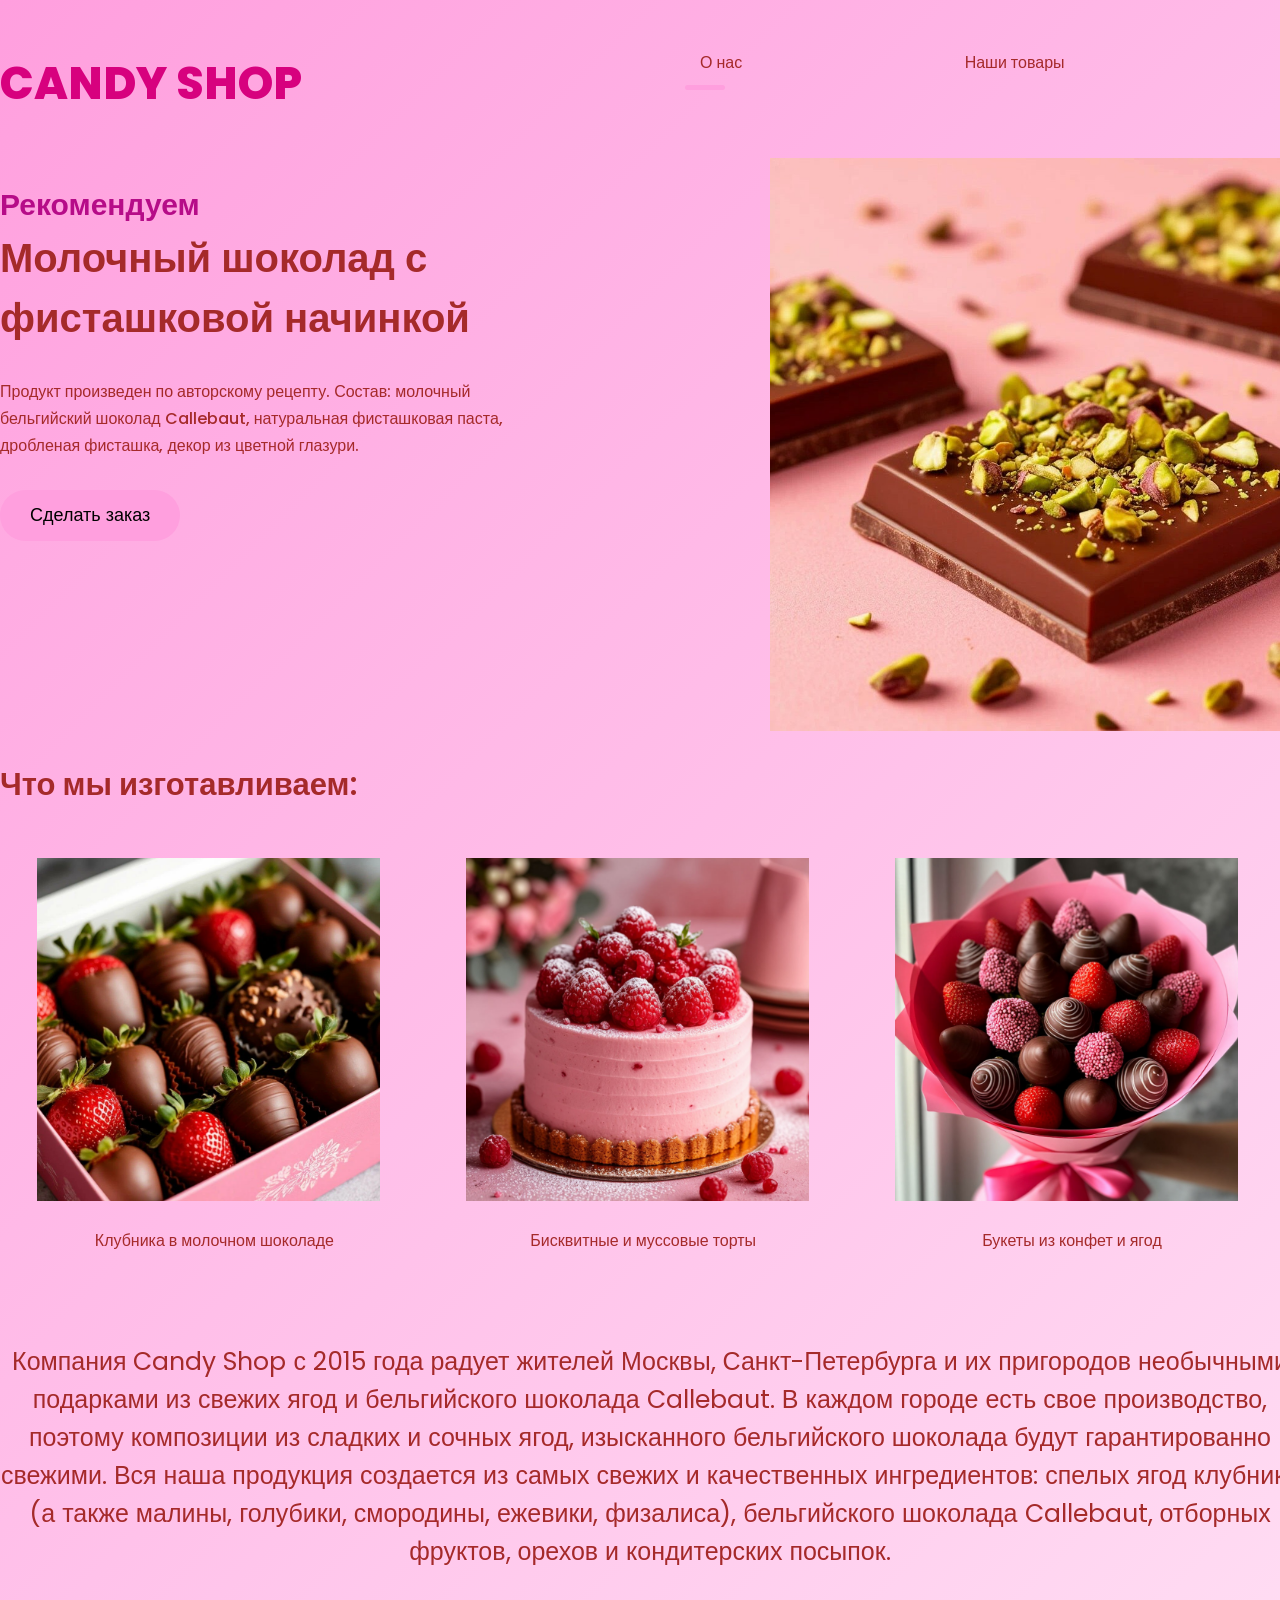
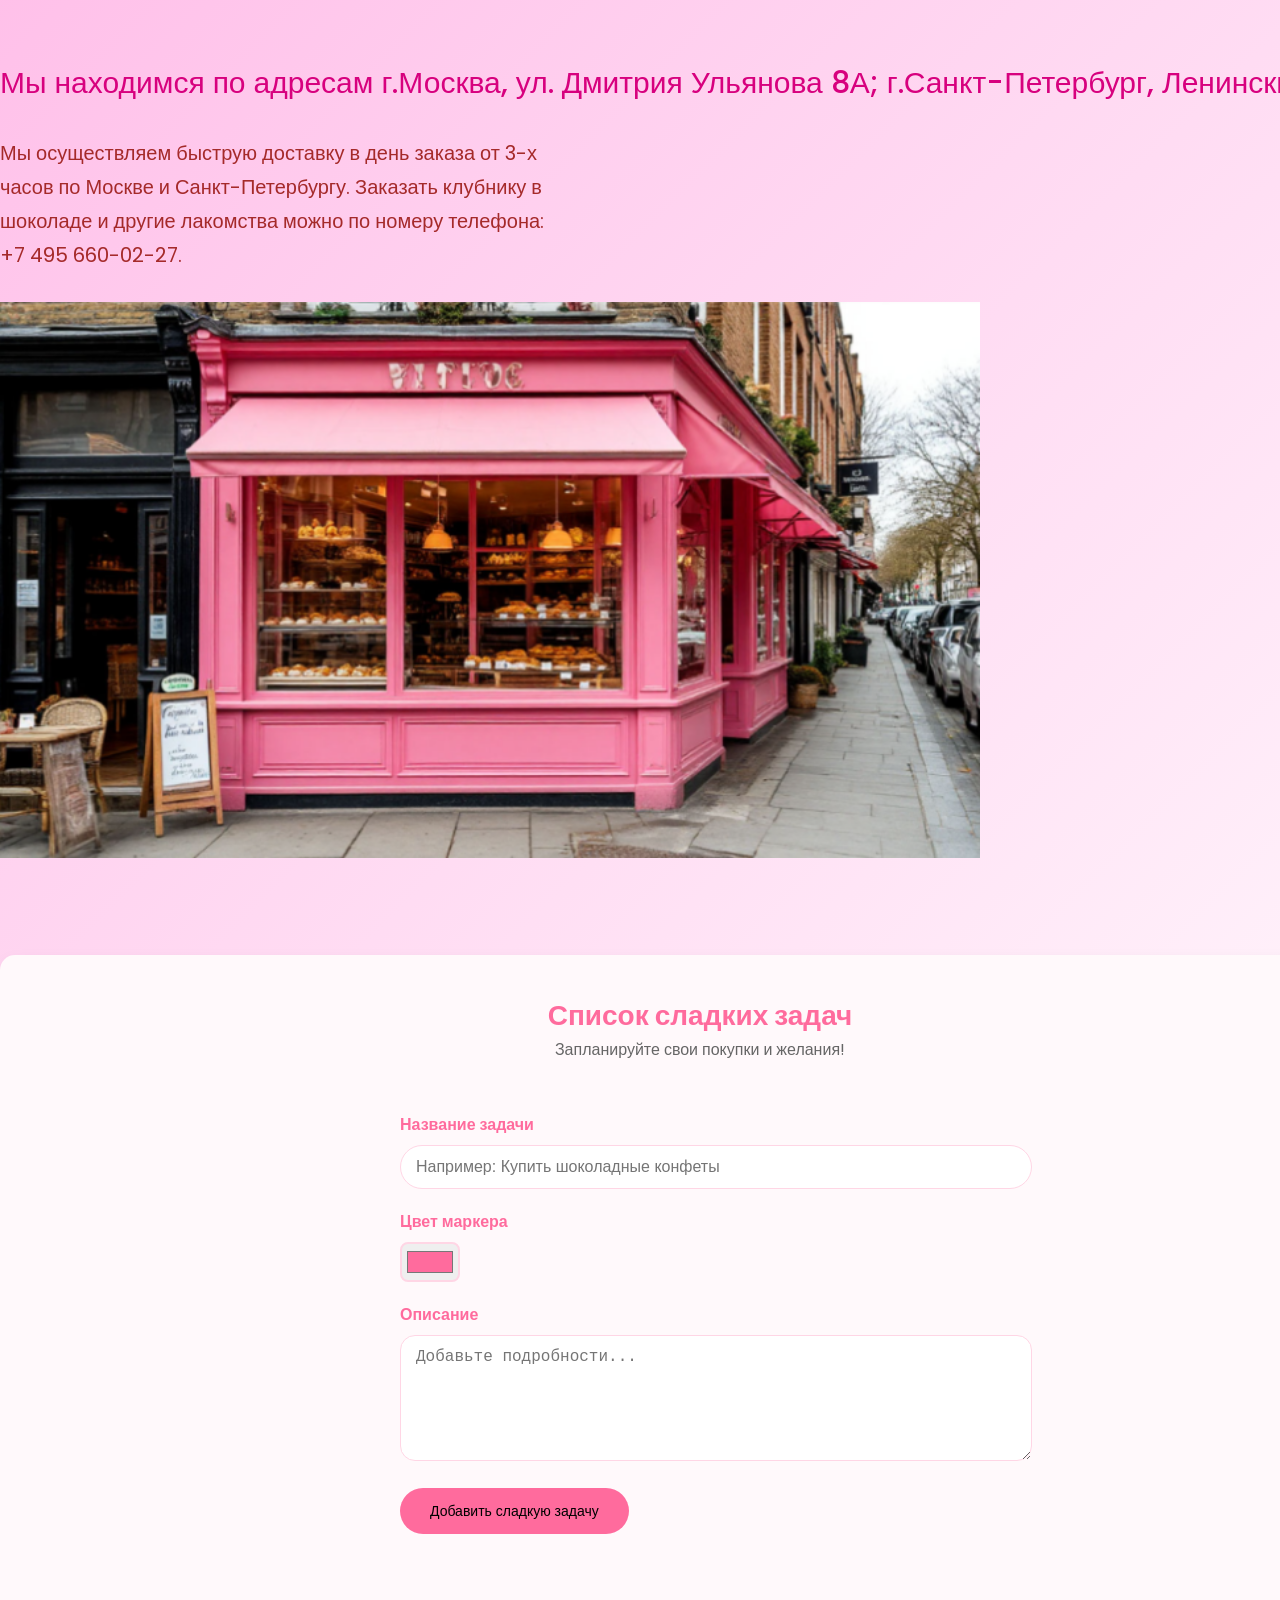
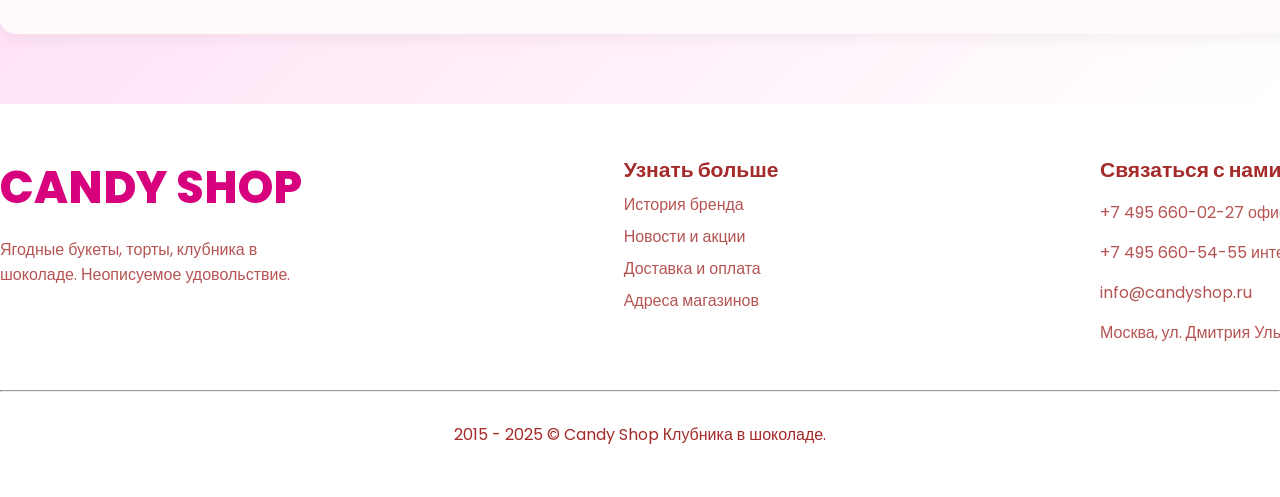
==== commit 2339becc: "Update index.html" ====
--- a/index.html
+++ b/index.html
@@ -32,7 +32,7 @@
                     фисташковая паста, дробленая фисташка, декор из цветной глазури.</p>
                 <button class="btn">Сделать заказ</button>
             </div>
-            <img src="img/choco.jpg" alt="">
+            <img src="choco.jpg" alt="">
         </div>
 
         <div class="container trending">
@@ -40,19 +40,19 @@
 
             <div class="products">
                 <div class="block">
-                    <img src="img/strawb.png" alt="">
+                    <img src="strawb.png" alt="">
                     <span>Клубника в молочном шоколаде</span>
                 </div>
                 <div class="block">
-                    <img src="img/cake.png" alt="">
+                    <img src="cake.png" alt="">
                     <span>Бисквитные и муссовые торты</span>
                 </div>
                 <div class="block">
-                    <img src="img/byket.png" alt="">
+                    <img src="byket.png" alt="">
                     <span>Букеты из конфет и ягод</span>
                 </div>
                 <div class="block">
-                    <img src="img/sweets.png" alt="">
+                    <img src=sweets.png" alt="">
                     <span>Конфеты с различными начинками</span>
                 </div>
             </div>
@@ -74,7 +74,7 @@
             <h3>Мы находимся по адресам г.Москва, ул. Дмитрия Ульянова 8А; г.Санкт-Петербург, Ленинский пр. 5</h3>
             <p>Мы осуществляем быструю доставку в день заказа от 3-х часов по Москве и Санкт-Петербургу. Заказать
                 клубнику в шоколаде и другие лакомства можно по номеру телефона: +7 495 660-02-27.</p>
-            <img src="img/home.png" alt="">
+            <img src="home.png" alt="">
         </div>
 
         <div class="container todo-section">
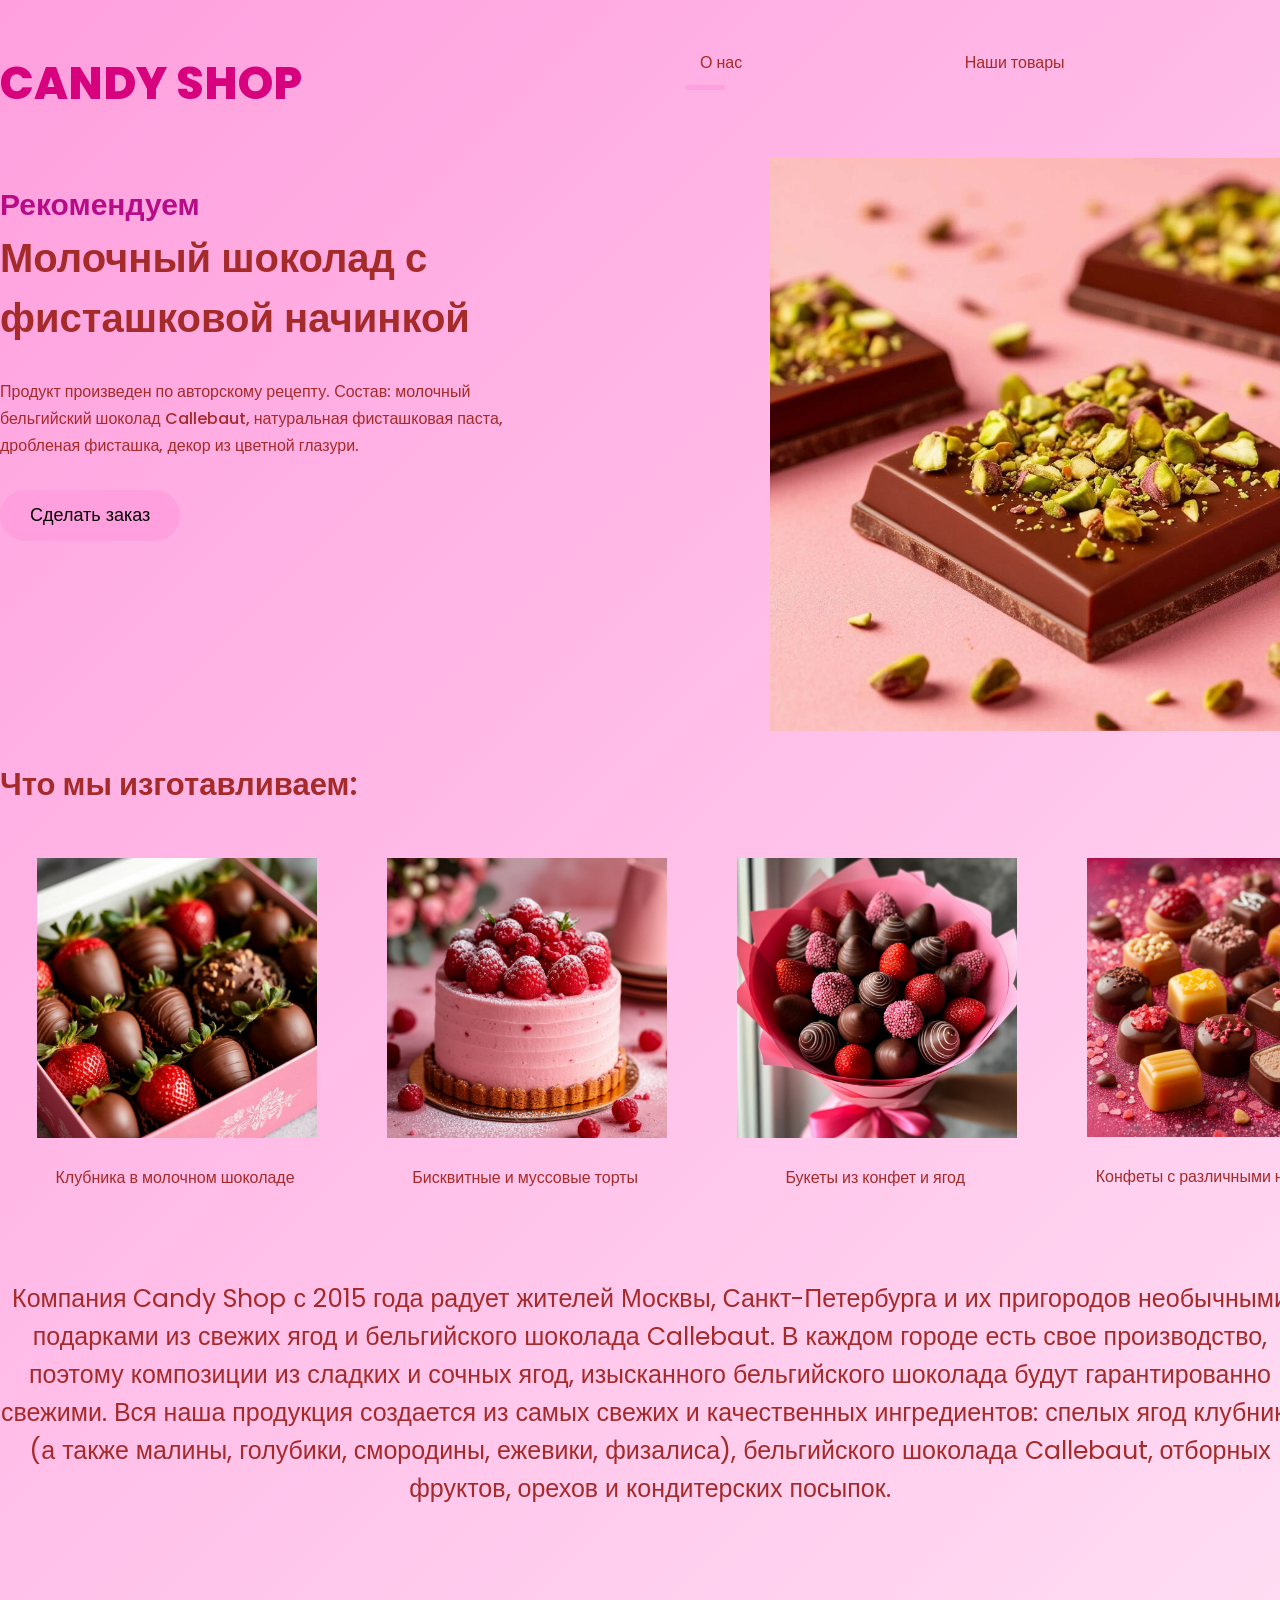
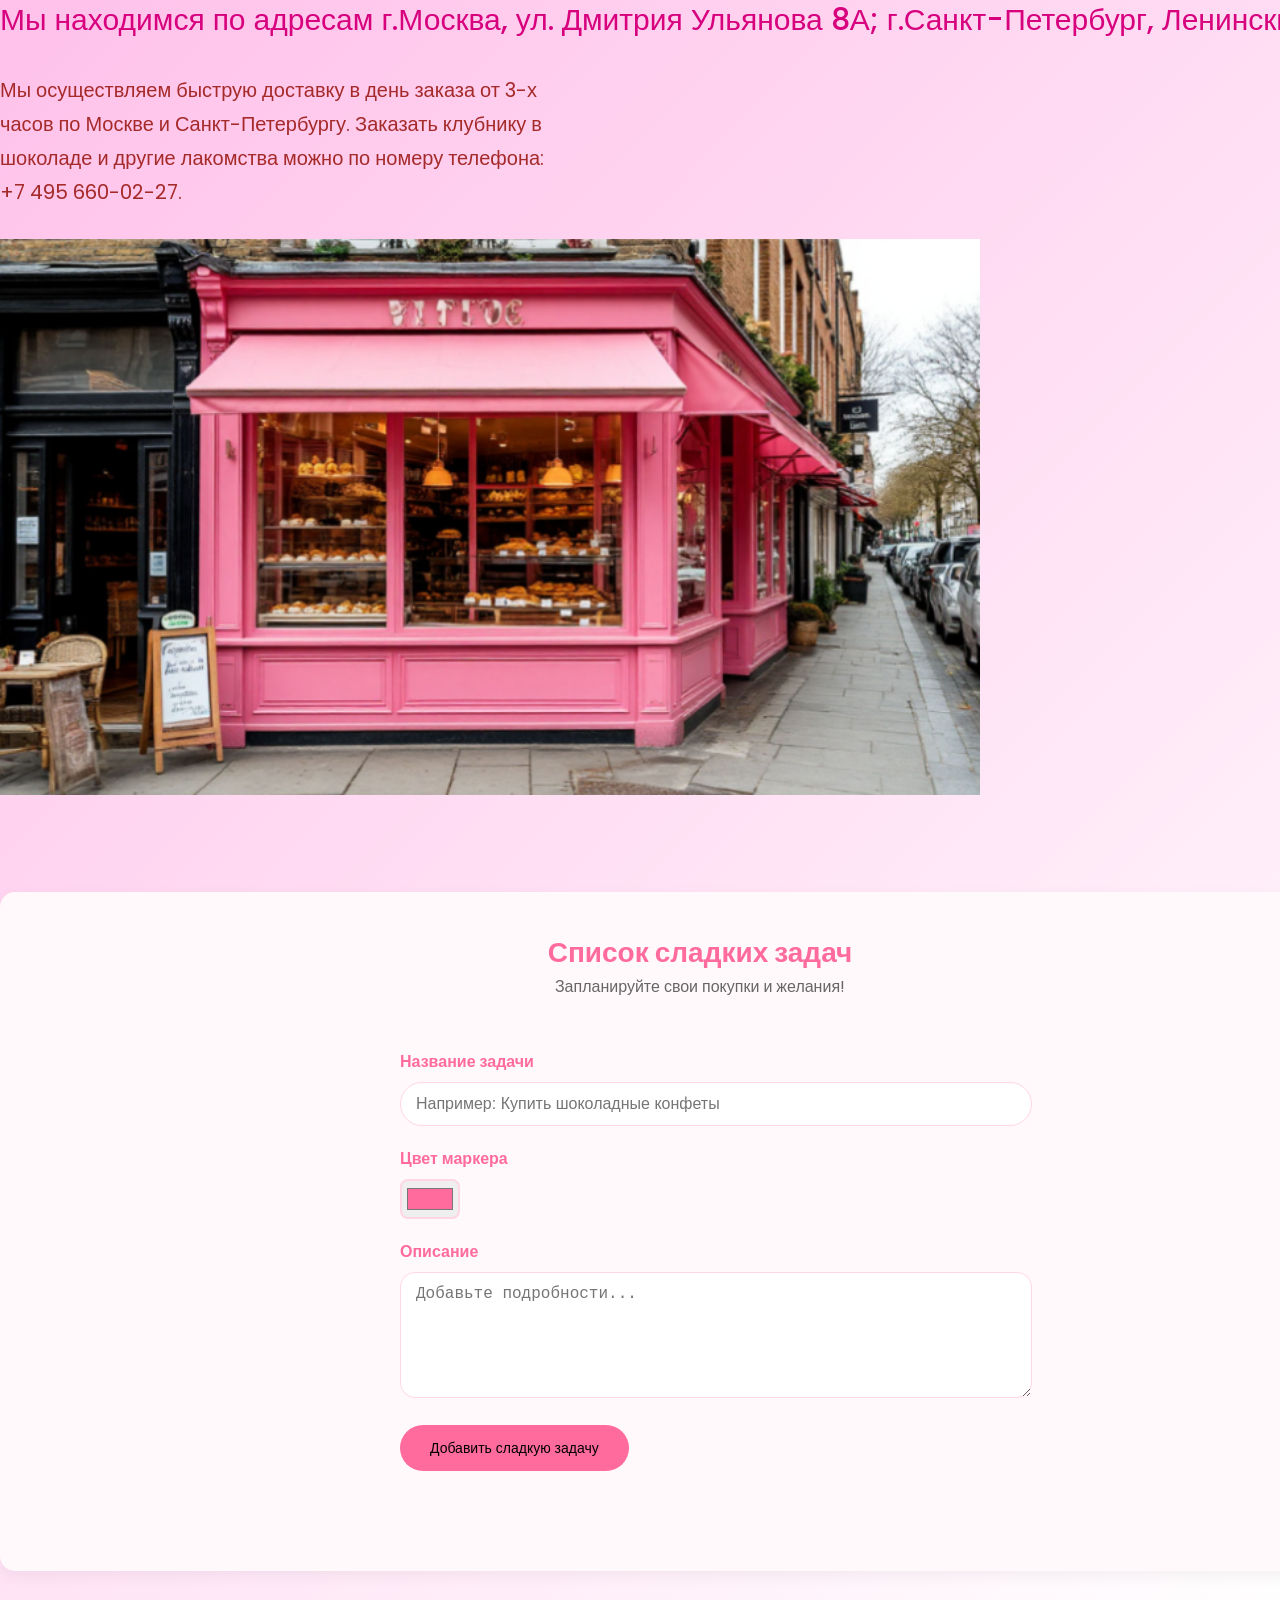
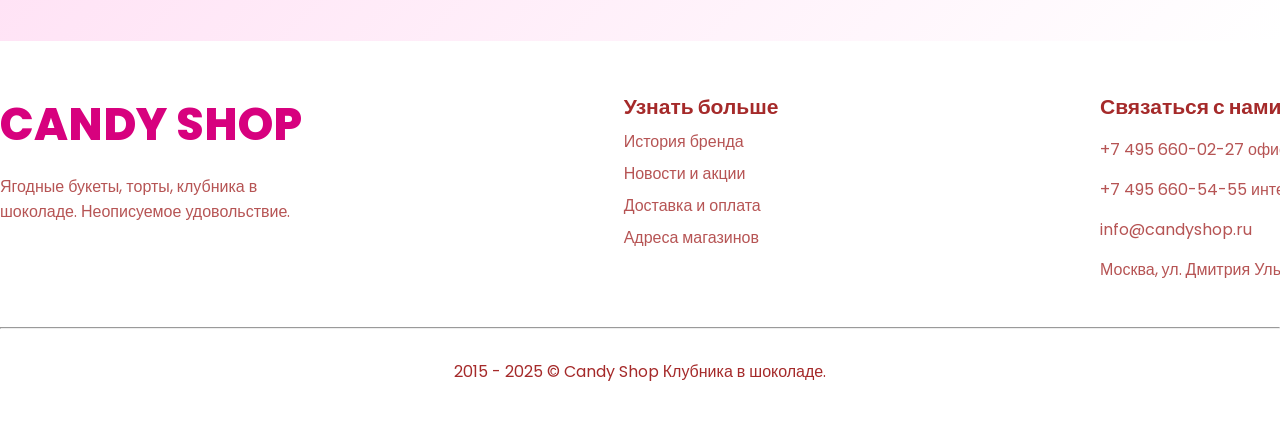
==== commit 6be5eeb3: "Update index.html" ====
--- a/index.html
+++ b/index.html
@@ -52,7 +52,7 @@
                     <span>Букеты из конфет и ягод</span>
                 </div>
                 <div class="block">
-                    <img src=sweets.png" alt="">
+                    <img src="sweets.png" alt="">
                     <span>Конфеты с различными начинками</span>
                 </div>
             </div>
